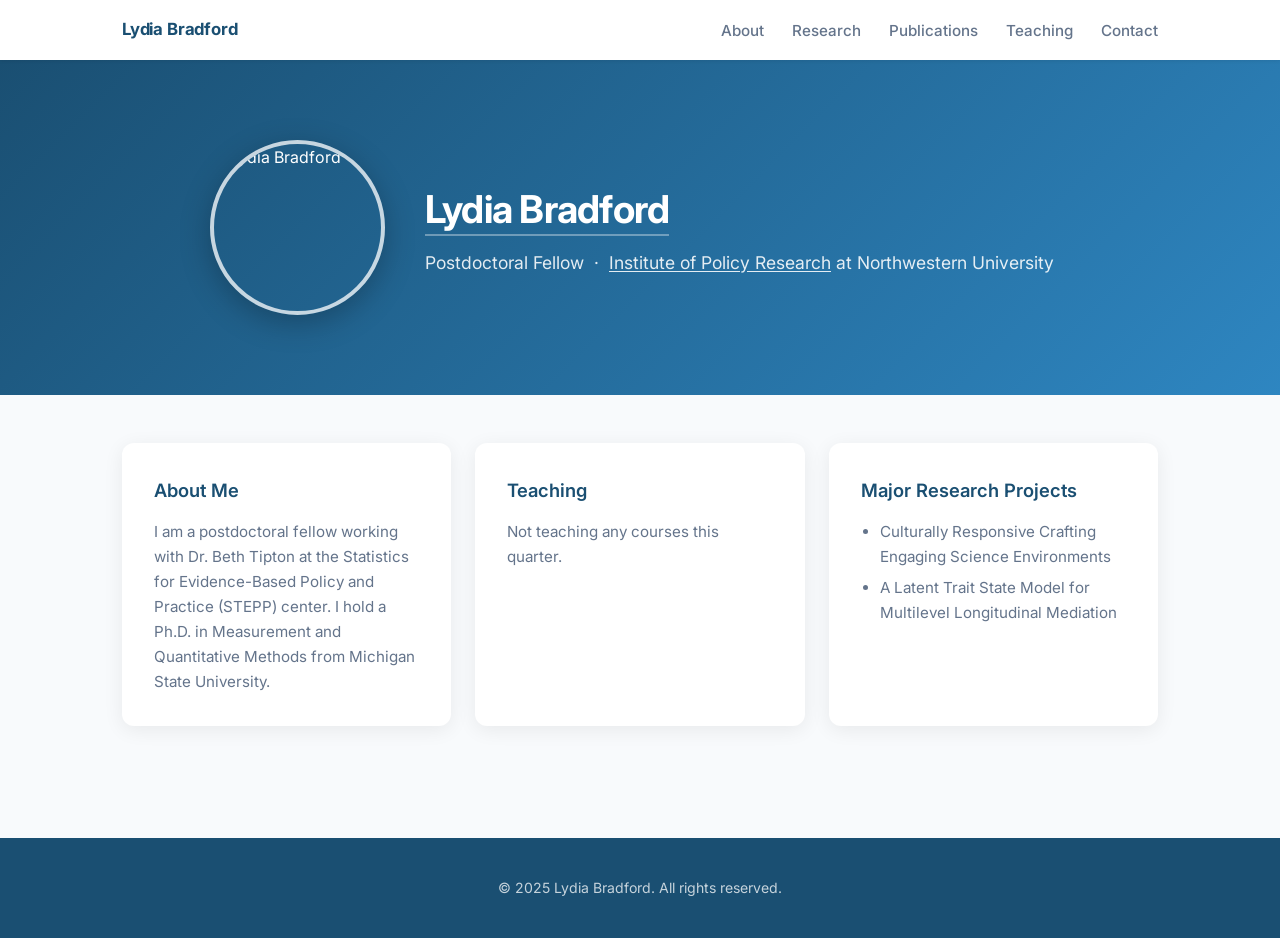
==== index.html @ a87c2de4 "Redesign website with modern styling and clean layout - Upgrade typography to Inter (Google Fonts) a" ====
<!DOCTYPE html>
<html lang="en">
<head>
    <meta charset="UTF-8">
    <meta name="viewport" content="width=device-width, initial-scale=1.0">
    <title>Lydia Bradford</title>
    <link rel="stylesheet" href="styles.css">
</head>
<body>
    <header>
        <nav>
            <a href="index.html" class="nav-brand">Lydia Bradford</a>
            <ul>
                <li><a href="about.html">About</a></li>
                <li><a href="research.html">Research</a></li>
                <li><a href="publications.html">Publications</a></li>
                <li><a href="teaching.html">Teaching</a></li>
                <li><a href="contact.html">Contact</a></li>
            </ul>
        </nav>
    </header>

    <section class="hero">
        <div class="hero-content">
            <img src="profile.jpg" alt="Lydia Bradford" class="profile-photo">
            <div class="hero-text">
                <h1><a href="CV.pdf">Lydia Bradford</a></h1>
                <p>Postdoctoral Fellow &nbsp;·&nbsp; <a href="https://www.ipr.northwestern.edu">Institute of Policy Research</a> at Northwestern University</p>
            </div>
        </div>
    </section>

    <section class="content-grid">
        <div class="content-panel">
            <h2><a href="about.html">About Me</a></h2>
            <p>I am a postdoctoral fellow working with Dr. Beth Tipton at the Statistics for Evidence-Based Policy and Practice (STEPP) center. I hold a Ph.D. in Measurement and Quantitative Methods from Michigan State University.</p>
        </div>
        <div class="content-panel">
            <h2><a href="teaching.html">Teaching</a></h2>
            <p>Not teaching any courses this quarter.</p>
        </div>
        <div class="content-panel">
            <h2><a href="research.html">Major Research Projects</a></h2>
            <ul>
                <li>Culturally Responsive Crafting Engaging Science Environments</li>
                <li>A Latent Trait State Model for Multilevel Longitudinal Mediation</li>
            </ul>
        </div>
    </section>

    <footer>
        <p>© 2025 Lydia Bradford. All rights reserved.</p>
    </footer>
</body>
</html>
---- styles.css ----
@import url('https://fonts.googleapis.com/css2?family=Inter:wght@300;400;500;600;700&display=swap');

:root {
    --primary: #1a4f72;
    --primary-light: #2980b9;
    --accent: #2471a3;
    --bg: #f8fafc;
    --bg-alt: #eef2f7;
    --white: #ffffff;
    --text: #1e293b;
    --text-muted: #64748b;
    --border: #e2e8f0;
    --shadow: 0 4px 20px rgba(0, 0, 0, 0.07);
    --shadow-hover: 0 8px 30px rgba(0, 0, 0, 0.12);
    --radius: 12px;
    --transition: 0.2s ease;
}

* {
    box-sizing: border-box;
}

body {
    font-family: 'Inter', sans-serif;
    margin: 0;
    padding: 0;
    background: var(--bg);
    color: var(--text);
    line-height: 1.65;
}

/* ── Navigation ── */
header {
    background: var(--white);
    box-shadow: 0 1px 4px rgba(0, 0, 0, 0.08);
    position: sticky;
    top: 0;
    z-index: 1000;
}

nav {
    max-width: 1100px;
    margin: 0 auto;
    display: flex;
    align-items: center;
    justify-content: space-between;
    padding: 1rem 2rem;
}

.nav-brand {
    font-weight: 700;
    font-size: 1.05rem;
    color: var(--primary);
    text-decoration: none;
    letter-spacing: -0.01em;
    white-space: nowrap;
}

nav ul {
    list-style: none;
    display: flex;
    gap: 1.75rem;
    padding: 0;
    margin: 0;
}

nav ul li a {
    text-decoration: none;
    color: var(--text-muted);
    font-weight: 500;
    font-size: 0.95rem;
    transition: color var(--transition);
}

nav ul li a:hover,
nav ul li a.active {
    color: var(--primary);
}

/* ── Hero ── */
.hero {
    background: linear-gradient(135deg, #1a4f72 0%, #2e86c1 100%);
    padding: 5rem 2rem;
    color: var(--white);
}

.hero-content {
    display: flex;
    align-items: center;
    gap: 2.5rem;
    max-width: 860px;
    margin: 0 auto;
}

.profile-photo {
    width: 175px;
    height: 175px;
    border-radius: 50%;
    border: 4px solid rgba(255, 255, 255, 0.75);
    box-shadow: 0 8px 30px rgba(0, 0, 0, 0.25);
    object-fit: cover;
    flex-shrink: 0;
}

.hero-text h1 {
    margin: 0 0 0.4rem;
    font-size: 2.4rem;
    font-weight: 700;
    letter-spacing: -0.02em;
}

.hero-text h1 a {
    color: var(--white);
    text-decoration: none;
    border-bottom: 2px solid rgba(255, 255, 255, 0.35);
    padding-bottom: 2px;
    transition: border-color var(--transition);
}

.hero-text h1 a:hover {
    border-color: var(--white);
}

.hero-text p {
    margin: 0;
    font-size: 1.1rem;
    opacity: 0.88;
}

.hero-text p a {
    color: var(--white);
    text-decoration: underline;
    text-underline-offset: 2px;
}

/* ── Home: 3-panel grid ── */
.content-grid {
    display: grid;
    grid-template-columns: repeat(auto-fit, minmax(280px, 1fr));
    gap: 1.5rem;
    padding: 3rem 2rem;
    max-width: 1100px;
    margin: 0 auto;
}

.content-panel {
    background: var(--white);
    border-radius: var(--radius);
    padding: 2rem;
    box-shadow: var(--shadow);
    transition: transform var(--transition), box-shadow var(--transition);
    text-align: left;
}

.content-panel:hover {
    transform: translateY(-3px);
    box-shadow: var(--shadow-hover);
}

.content-panel h2 {
    margin: 0 0 0.85rem;
    color: var(--primary);
    font-size: 1.15rem;
    font-weight: 600;
}

.content-panel h2 a {
    color: inherit;
    text-decoration: none;
}

.content-panel h2 a:hover {
    color: var(--primary-light);
}

.content-panel p {
    margin: 0;
    color: var(--text-muted);
    font-size: 0.95rem;
}

.content-panel ul {
    margin: 0;
    padding-left: 1.2rem;
}

.content-panel ul li {
    color: var(--text-muted);
    font-size: 0.95rem;
    margin-bottom: 0.4rem;
}

/* ── Inner pages: shared content wrapper ── */
.content {
    max-width: 860px;
    margin: 3rem auto;
    padding: 0 2rem;
}

.page-title {
    color: var(--primary);
    font-size: 2rem;
    font-weight: 700;
    margin: 0 0 2rem;
    padding-bottom: 0.75rem;
    border-bottom: 3px solid var(--bg-alt);
    letter-spacing: -0.02em;
}

/* ── Research cards ── */
.research-card {
    background: var(--white);
    border-radius: var(--radius);
    padding: 1.75rem 2rem;
    box-shadow: var(--shadow);
    margin-bottom: 1.5rem;
    border-left: 4px solid var(--accent);
    transition: box-shadow var(--transition);
}

.research-card:hover {
    box-shadow: var(--shadow-hover);
}

.research-card h2 {
    margin: 0 0 0.75rem;
    color: var(--primary);
    font-size: 1.2rem;
    font-weight: 600;
}

.research-card p {
    margin: 0;
    color: var(--text-muted);
    font-size: 0.97rem;
}

/* ── Teaching ── */
.section-heading {
    color: var(--primary);
    font-size: 1.3rem;
    font-weight: 600;
    margin: 2.5rem 0 1rem;
}

.section-heading:first-of-type {
    margin-top: 0;
}

.course-list {
    list-style: none;
    padding: 0;
    margin: 0;
}

.course-list li {
    background: var(--white);
    border-radius: 8px;
    padding: 0.9rem 1.25rem;
    margin-bottom: 0.6rem;
    box-shadow: 0 2px 8px rgba(0, 0, 0, 0.05);
    border-left: 3px solid var(--accent);
    color: var(--text);
    font-size: 0.97rem;
}

.empty-state {
    color: var(--text-muted);
    font-style: italic;
    font-size: 0.95rem;
    padding: 0.5rem 0;
}

/* ── Publications ── */
.publication-item {
    background: var(--white);
    border-radius: 8px;
    padding: 1.25rem 1.5rem;
    margin-bottom: 1rem;
    box-shadow: 0 2px 8px rgba(0, 0, 0, 0.05);
    border-left: 3px solid var(--accent);
}

/* ── Contact ── */
.contact-list {
    list-style: none;
    padding: 0;
    margin: 0;
}

.contact-list li {
    display: flex;
    align-items: center;
    gap: 1rem;
    background: var(--white);
    border-radius: var(--radius);
    padding: 1.25rem 1.5rem;
    margin-bottom: 1rem;
    box-shadow: var(--shadow);
    font-size: 1rem;
}

.contact-label {
    font-weight: 600;
    color: var(--primary);
    min-width: 75px;
}

.contact-list a {
    color: var(--accent);
    text-decoration: none;
    font-weight: 500;
    transition: color var(--transition);
}

.contact-list a:hover {
    color: var(--primary);
    text-decoration: underline;
}

/* ── About page ── */
.about-section {
    max-width: 1000px;
    margin: 3rem auto;
    padding: 0 2rem;
}

.about-grid {
    display: grid;
    grid-template-columns: 220px 1fr;
    gap: 3rem;
    align-items: start;
}

.profile-card {
    text-align: center;
}

.profile-card .profile-photo {
    width: 160px;
    height: 160px;
    border: 4px solid var(--accent);
    box-shadow: var(--shadow);
}

.profile-card h2 {
    margin: 1rem 0 0.25rem;
    color: var(--primary);
    font-size: 1.3rem;
}

.profile-card p {
    margin: 0;
    color: var(--text-muted);
    font-size: 0.97rem;
}

.info-columns {
    display: grid;
    grid-template-columns: 1fr 1fr;
    gap: 2rem;
}

.info-block h3 {
    color: var(--primary);
    font-size: 1.05rem;
    font-weight: 600;
    margin: 0 0 0.75rem;
    padding-bottom: 0.4rem;
    border-bottom: 2px solid var(--bg-alt);
}

.info-list {
    list-style: none;
    padding: 0;
    margin: 0;
}

.info-list li {
    background: var(--white);
    padding: 0.65rem 1rem;
    margin-bottom: 0.5rem;
    border-radius: 6px;
    border-left: 3px solid var(--accent);
    box-shadow: 0 1px 4px rgba(0, 0, 0, 0.05);
    font-size: 0.93rem;
    color: var(--text);
}

/* ── Hobbies section ── */
.hobbies-section {
    background: var(--bg-alt);
    padding: 3rem 2rem;
    margin-top: 3rem;
}

.hobbies-section h2 {
    text-align: center;
    color: var(--primary);
    font-size: 1.4rem;
    margin: 0 0 2rem;
}

.hobbies-grid {
    display: grid;
    grid-template-columns: repeat(auto-fit, minmax(140px, 1fr));
    gap: 1.5rem;
    max-width: 600px;
    margin: 0 auto;
    justify-items: center;
}

.hobby {
    text-align: center;
}

.hobby img {
    width: 110px;
    height: 110px;
    border-radius: 50%;
    border: 3px solid var(--accent);
    box-shadow: var(--shadow);
    object-fit: cover;
    transition: transform var(--transition), box-shadow var(--transition);
}

.hobby img:hover {
    transform: scale(1.05);
    box-shadow: var(--shadow-hover);
}

.hobby p {
    margin: 0.6rem 0 0;
    font-size: 0.95rem;
    font-weight: 500;
    color: var(--text);
}

/* ── Footer ── */
footer {
    background: var(--primary);
    color: rgba(255, 255, 255, 0.75);
    text-align: center;
    padding: 1.5rem 0;
    margin-top: 4rem;
    font-size: 0.88rem;
}

/* ── Responsive ── */
@media (max-width: 768px) {
    nav {
        flex-direction: column;
        gap: 0.75rem;
        padding: 1rem;
    }

    nav ul {
        flex-wrap: wrap;
        justify-content: center;
        gap: 1rem;
    }

    .hero {
        padding: 3rem 1.5rem;
    }

    .hero-content {
        flex-direction: column;
        text-align: center;
        gap: 1.5rem;
    }

    .hero-text h1 {
        font-size: 1.9rem;
    }

    .about-grid {
        grid-template-columns: 1fr;
    }

    .info-columns {
        grid-template-columns: 1fr;
    }

    .content-grid {
        padding: 2rem 1rem;
    }

    .content {
        padding: 0 1rem;
        margin: 2rem auto;
    }
}
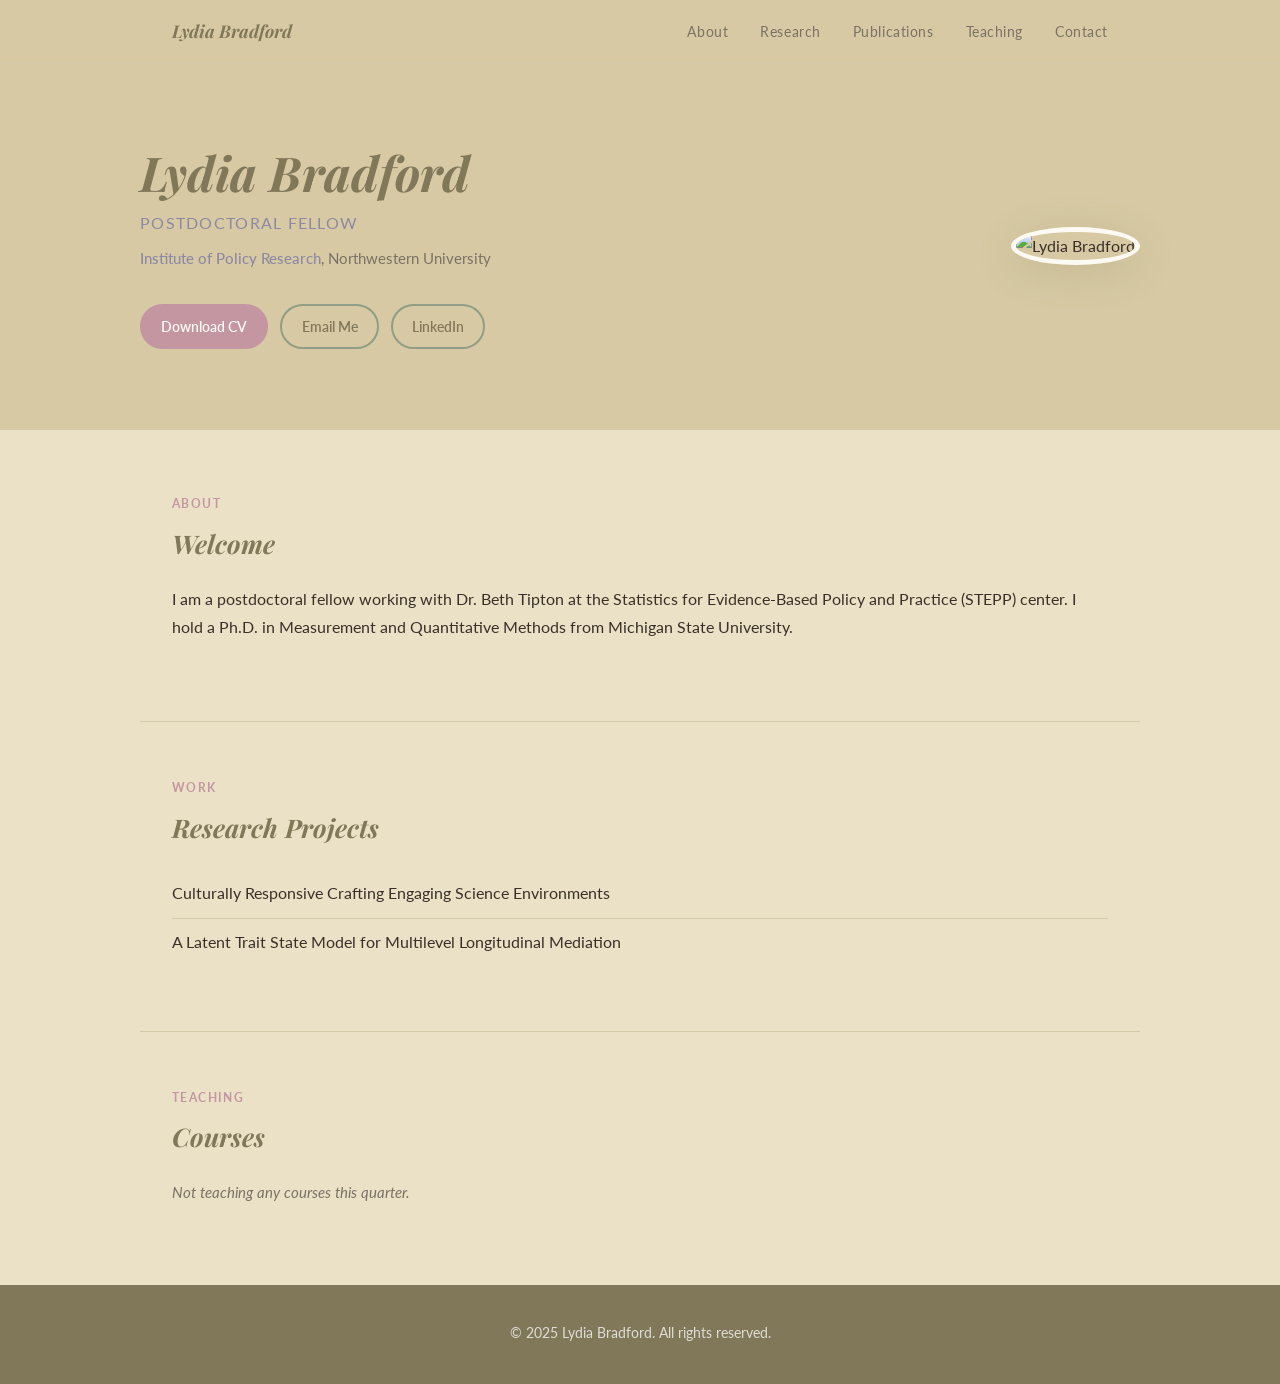
==== commit e2f796f7: "Update palette and style to vintage romantic aesthetic - Apply Dusty Rose, Muted Sage, Lavender Purp" ====
--- a/index.html
+++ b/index.html
@@ -21,32 +21,45 @@
     </header>
 
     <section class="hero">
-        <div class="hero-content">
-            <img src="profile.jpg" alt="Lydia Bradford" class="profile-photo">
+        <div class="hero-inner">
             <div class="hero-text">
-                <h1><a href="CV.pdf">Lydia Bradford</a></h1>
-                <p>Postdoctoral Fellow &nbsp;·&nbsp; <a href="https://www.ipr.northwestern.edu">Institute of Policy Research</a> at Northwestern University</p>
+                <h1>Lydia Bradford</h1>
+                <p class="tagline">Postdoctoral Fellow</p>
+                <p class="affiliation">
+                    <a href="https://www.ipr.northwestern.edu">Institute of Policy Research</a>, Northwestern University
+                </p>
+                <div class="hero-links">
+                    <a href="CV.pdf" class="btn-primary">Download CV</a>
+                    <a href="mailto:lydia.bradford@northwestern.edu" class="btn-outline">Email Me</a>
+                    <a href="https://www.linkedin.com/in/lydia-j-bradford/" class="btn-outline">LinkedIn</a>
+                </div>
+            </div>
+            <div class="hero-photo">
+                <img src="profile.jpg" alt="Lydia Bradford">
             </div>
         </div>
     </section>
 
-    <section class="content-grid">
-        <div class="content-panel">
-            <h2><a href="about.html">About Me</a></h2>
-            <p>I am a postdoctoral fellow working with Dr. Beth Tipton at the Statistics for Evidence-Based Policy and Practice (STEPP) center. I hold a Ph.D. in Measurement and Quantitative Methods from Michigan State University.</p>
-        </div>
-        <div class="content-panel">
-            <h2><a href="teaching.html">Teaching</a></h2>
-            <p>Not teaching any courses this quarter.</p>
-        </div>
-        <div class="content-panel">
-            <h2><a href="research.html">Major Research Projects</a></h2>
-            <ul>
-                <li>Culturally Responsive Crafting Engaging Science Environments</li>
-                <li>A Latent Trait State Model for Multilevel Longitudinal Mediation</li>
-            </ul>
-        </div>
-    </section>
+    <div class="section">
+        <p class="section-label">About</p>
+        <h2 class="section-title">Welcome</h2>
+        <p>I am a postdoctoral fellow working with Dr. Beth Tipton at the Statistics for Evidence-Based Policy and Practice (STEPP) center. I hold a Ph.D. in Measurement and Quantitative Methods from Michigan State University.</p>
+    </div>
+
+    <div class="section">
+        <p class="section-label">Work</p>
+        <h2 class="section-title">Research Projects</h2>
+        <ul class="research-list">
+            <li>Culturally Responsive Crafting Engaging Science Environments</li>
+            <li>A Latent Trait State Model for Multilevel Longitudinal Mediation</li>
+        </ul>
+    </div>
+
+    <div class="section">
+        <p class="section-label">Teaching</p>
+        <h2 class="section-title">Courses</h2>
+        <p class="empty-state">Not teaching any courses this quarter.</p>
+    </div>
 
     <footer>
         <p>© 2025 Lydia Bradford. All rights reserved.</p>
--- a/styles.css
+++ b/styles.css
@@ -1,19 +1,18 @@
-@import url('https://fonts.googleapis.com/css2?family=Inter:wght@300;400;500;600;700&display=swap');
+@import url('https://fonts.googleapis.com/css2?family=Playfair+Display:ital,wght@0,400;0,600;0,700;1,400&family=Lato:wght@300;400;700&display=swap');
 
 :root {
-    --primary: #1a4f72;
-    --primary-light: #2980b9;
-    --accent: #2471a3;
-    --bg: #f8fafc;
-    --bg-alt: #eef2f7;
-    --white: #ffffff;
-    --text: #1e293b;
-    --text-muted: #64748b;
-    --border: #e2e8f0;
-    --shadow: 0 4px 20px rgba(0, 0, 0, 0.07);
-    --shadow-hover: 0 8px 30px rgba(0, 0, 0, 0.12);
-    --radius: 12px;
-    --transition: 0.2s ease;
+    --primary: #8E88A3;       /* Lavender Purple */
+    --primary-dark: #81785A;  /* Antique Bronze */
+    --primary-light: #C496A1; /* Dusty Rose */
+    --accent-bg: #EBE1C6;     /* Vintage Cream */
+    --accent-mid: #919D85;    /* Muted Sage */
+    --white: #fdfaf4;
+    --bg: #EBE1C6;
+    --text: #3a3028;
+    --text-muted: #7a7265;
+    --border: #d4c9a8;
+    --max-width: 1000px;
+    --transition: 0.18s ease;
 }
 
 * {
@@ -21,25 +20,31 @@
 }
 
 body {
-    font-family: 'Inter', sans-serif;
+    font-family: 'Lato', sans-serif;
     margin: 0;
     padding: 0;
     background: var(--bg);
     color: var(--text);
-    line-height: 1.65;
+    line-height: 1.75;
+    font-size: 1rem;
+}
+
+/* ── Headings use serif ── */
+h1, h2, h3, .nav-brand, .page-title, .section-title, .hero-text h1 {
+    font-family: 'Playfair Display', Georgia, serif;
 }
 
 /* ── Navigation ── */
 header {
-    background: var(--white);
-    box-shadow: 0 1px 4px rgba(0, 0, 0, 0.08);
+    background: #d6c9a3;
+    border-bottom: 1px solid var(--border);
     position: sticky;
     top: 0;
     z-index: 1000;
 }
 
 nav {
-    max-width: 1100px;
+    max-width: var(--max-width);
     margin: 0 auto;
     display: flex;
     align-items: center;
@@ -48,18 +53,18 @@
 }
 
 .nav-brand {
-    font-weight: 700;
-    font-size: 1.05rem;
-    color: var(--primary);
+    font-family: 'Playfair Display', Georgia, serif;
+    font-weight: 700;
+    font-size: 1.1rem;
+    color: var(--primary-dark);
     text-decoration: none;
-    letter-spacing: -0.01em;
-    white-space: nowrap;
+    font-style: italic;
 }
 
 nav ul {
     list-style: none;
     display: flex;
-    gap: 1.75rem;
+    gap: 2rem;
     padding: 0;
     margin: 0;
 }
@@ -67,186 +72,223 @@
 nav ul li a {
     text-decoration: none;
     color: var(--text-muted);
-    font-weight: 500;
-    font-size: 0.95rem;
+    font-size: 0.88rem;
+    font-weight: 400;
+    letter-spacing: 0.04em;
     transition: color var(--transition);
 }
 
-nav ul li a:hover,
-nav ul li a.active {
-    color: var(--primary);
+nav ul li a:hover {
+    color: var(--primary-dark);
 }
 
 /* ── Hero ── */
 .hero {
-    background: linear-gradient(135deg, #1a4f72 0%, #2e86c1 100%);
+    background: #d6c9a3;
+    border-bottom: 1px solid var(--border);
     padding: 5rem 2rem;
-    color: var(--white);
-}
-
-.hero-content {
+}
+
+.hero-inner {
+    max-width: var(--max-width);
+    margin: 0 auto;
     display: flex;
     align-items: center;
-    gap: 2.5rem;
-    max-width: 860px;
+    justify-content: space-between;
+    gap: 3rem;
+}
+
+.hero-text {
+    flex: 1;
+}
+
+.hero-text h1 {
+    font-size: 3rem;
+    font-weight: 700;
+    font-style: italic;
+    color: var(--primary-dark);
+    margin: 0 0 0.5rem;
+    letter-spacing: 0;
+    line-height: 1.2;
+}
+
+.hero-text .tagline {
+    font-size: 1rem;
+    color: var(--primary);
+    font-weight: 400;
+    letter-spacing: 0.08em;
+    text-transform: uppercase;
+    margin: 0 0 0.5rem;
+}
+
+.hero-text .affiliation {
+    font-size: 0.95rem;
+    color: var(--text-muted);
+    margin: 0 0 2rem;
+}
+
+.hero-text .affiliation a {
+    color: var(--primary);
+    text-decoration: none;
+    font-weight: 500;
+}
+
+.hero-text .affiliation a:hover {
+    text-decoration: underline;
+}
+
+.hero-links {
+    display: flex;
+    gap: 0.75rem;
+    flex-wrap: wrap;
+}
+
+.hero-links a {
+    text-decoration: none;
+    font-size: 0.9rem;
+    font-weight: 600;
+    padding: 0.5rem 1.2rem;
+    border-radius: 25px;
+    transition: background var(--transition), color var(--transition), border-color var(--transition);
+}
+
+.hero-links a.btn-primary {
+    background: #C496A1;
+    color: var(--white);
+    border: 2px solid #C496A1;
+}
+
+.hero-links a.btn-primary:hover {
+    background: #b08090;
+    border-color: #b08090;
+}
+
+.hero-links a.btn-outline {
+    background: transparent;
+    color: #81785A;
+    border: 2px solid #919D85;
+}
+
+.hero-links a.btn-outline:hover {
+    background: #919D85;
+    color: var(--white);
+    border-color: #919D85;
+}
+
+.hero-photo {
+    flex-shrink: 0;
+}
+
+.hero-photo img {
+    width: 220px;
+    height: 220px;
+    border-radius: 50%;
+    object-fit: cover;
+    border: 5px solid var(--white);
+    box-shadow: 0 8px 40px rgba(129, 120, 90, 0.2);
+}
+
+/* ── Page sections ── */
+.section {
+    max-width: var(--max-width);
     margin: 0 auto;
-}
-
-.profile-photo {
-    width: 175px;
-    height: 175px;
-    border-radius: 50%;
-    border: 4px solid rgba(255, 255, 255, 0.75);
-    box-shadow: 0 8px 30px rgba(0, 0, 0, 0.25);
-    object-fit: cover;
-    flex-shrink: 0;
-}
-
-.hero-text h1 {
+    padding: 4rem 2rem;
+}
+
+.section + .section {
+    border-top: 1px solid var(--border);
+    padding-top: 3.5rem;
+}
+
+.section-label {
+    font-family: 'Lato', sans-serif;
+    font-size: 0.72rem;
+    font-weight: 700;
+    text-transform: uppercase;
+    letter-spacing: 0.12em;
+    color: var(--primary-light);
     margin: 0 0 0.4rem;
-    font-size: 2.4rem;
-    font-weight: 700;
-    letter-spacing: -0.02em;
-}
-
-.hero-text h1 a {
-    color: var(--white);
-    text-decoration: none;
-    border-bottom: 2px solid rgba(255, 255, 255, 0.35);
-    padding-bottom: 2px;
-    transition: border-color var(--transition);
-}
-
-.hero-text h1 a:hover {
-    border-color: var(--white);
-}
-
-.hero-text p {
-    margin: 0;
+}
+
+.section-title {
+    font-family: 'Playfair Display', Georgia, serif;
+    font-size: 1.6rem;
+    font-weight: 700;
+    font-style: italic;
+    color: var(--primary-dark);
+    margin: 0 0 1.25rem;
+    letter-spacing: 0;
+}
+
+/* ── Inner page wrapper ── */
+.page-hero {
+    background: #d6c9a3;
+    border-bottom: 1px solid var(--border);
+    padding: 3.5rem 2rem 3rem;
+}
+
+.page-hero-inner {
+    max-width: var(--max-width);
+    margin: 0 auto;
+}
+
+.page-title {
+    font-family: 'Playfair Display', Georgia, serif;
+    font-size: 2.2rem;
+    font-weight: 700;
+    font-style: italic;
+    color: var(--primary-dark);
+    margin: 0;
+    letter-spacing: 0;
+}
+
+.page {
+    max-width: var(--max-width);
+    margin: 0 auto;
+    padding: 3rem 2rem 5rem;
+    background: var(--bg);
+}
+
+/* ── Research cards ── */
+.research-card {
+    padding: 1.75rem 0;
+    border-bottom: 1px solid var(--border);
+}
+
+.research-card:last-child {
+    border-bottom: none;
+}
+
+.research-card h2 {
+    font-family: 'Playfair Display', Georgia, serif;
+    margin: 0 0 0.5rem;
+    color: var(--primary-dark);
     font-size: 1.1rem;
-    opacity: 0.88;
-}
-
-.hero-text p a {
-    color: var(--white);
-    text-decoration: underline;
-    text-underline-offset: 2px;
-}
-
-/* ── Home: 3-panel grid ── */
-.content-grid {
-    display: grid;
-    grid-template-columns: repeat(auto-fit, minmax(280px, 1fr));
-    gap: 1.5rem;
-    padding: 3rem 2rem;
-    max-width: 1100px;
-    margin: 0 auto;
-}
-
-.content-panel {
-    background: var(--white);
-    border-radius: var(--radius);
-    padding: 2rem;
-    box-shadow: var(--shadow);
-    transition: transform var(--transition), box-shadow var(--transition);
-    text-align: left;
-}
-
-.content-panel:hover {
-    transform: translateY(-3px);
-    box-shadow: var(--shadow-hover);
-}
-
-.content-panel h2 {
-    margin: 0 0 0.85rem;
-    color: var(--primary);
-    font-size: 1.15rem;
     font-weight: 600;
-}
-
-.content-panel h2 a {
-    color: inherit;
-    text-decoration: none;
-}
-
-.content-panel h2 a:hover {
-    color: var(--primary-light);
-}
-
-.content-panel p {
+    font-style: italic;
+}
+
+.research-card p {
     margin: 0;
     color: var(--text-muted);
     font-size: 0.95rem;
 }
 
-.content-panel ul {
-    margin: 0;
-    padding-left: 1.2rem;
-}
-
-.content-panel ul li {
-    color: var(--text-muted);
-    font-size: 0.95rem;
-    margin-bottom: 0.4rem;
-}
-
-/* ── Inner pages: shared content wrapper ── */
-.content {
-    max-width: 860px;
-    margin: 3rem auto;
-    padding: 0 2rem;
-}
-
-.page-title {
-    color: var(--primary);
-    font-size: 2rem;
-    font-weight: 700;
-    margin: 0 0 2rem;
-    padding-bottom: 0.75rem;
-    border-bottom: 3px solid var(--bg-alt);
-    letter-spacing: -0.02em;
-}
-
-/* ── Research cards ── */
-.research-card {
-    background: var(--white);
-    border-radius: var(--radius);
-    padding: 1.75rem 2rem;
-    box-shadow: var(--shadow);
-    margin-bottom: 1.5rem;
-    border-left: 4px solid var(--accent);
-    transition: box-shadow var(--transition);
-}
-
-.research-card:hover {
-    box-shadow: var(--shadow-hover);
-}
-
-.research-card h2 {
-    margin: 0 0 0.75rem;
-    color: var(--primary);
-    font-size: 1.2rem;
-    font-weight: 600;
-}
-
-.research-card p {
-    margin: 0;
-    color: var(--text-muted);
-    font-size: 0.97rem;
-}
-
-/* ── Teaching ── */
+/* ── Section headings (inner pages) ── */
 .section-heading {
-    color: var(--primary);
-    font-size: 1.3rem;
-    font-weight: 600;
-    margin: 2.5rem 0 1rem;
+    font-size: 0.75rem;
+    font-weight: 700;
+    text-transform: uppercase;
+    letter-spacing: 0.1em;
+    color: var(--primary-light);
+    margin: 2.5rem 0 0.75rem;
 }
 
 .section-heading:first-of-type {
     margin-top: 0;
 }
 
+/* ── Course list ── */
 .course-list {
     list-style: none;
     padding: 0;
@@ -254,31 +296,20 @@
 }
 
 .course-list li {
-    background: var(--white);
-    border-radius: 8px;
-    padding: 0.9rem 1.25rem;
-    margin-bottom: 0.6rem;
-    box-shadow: 0 2px 8px rgba(0, 0, 0, 0.05);
-    border-left: 3px solid var(--accent);
+    padding: 0.75rem 0;
+    border-bottom: 1px solid var(--border);
+    font-size: 0.97rem;
     color: var(--text);
-    font-size: 0.97rem;
+}
+
+.course-list li:last-child {
+    border-bottom: none;
 }
 
 .empty-state {
     color: var(--text-muted);
     font-style: italic;
     font-size: 0.95rem;
-    padding: 0.5rem 0;
-}
-
-/* ── Publications ── */
-.publication-item {
-    background: var(--white);
-    border-radius: 8px;
-    padding: 1.25rem 1.5rem;
-    margin-bottom: 1rem;
-    box-shadow: 0 2px 8px rgba(0, 0, 0, 0.05);
-    border-left: 3px solid var(--accent);
 }
 
 /* ── Contact ── */
@@ -292,67 +323,67 @@
     display: flex;
     align-items: center;
     gap: 1rem;
-    background: var(--white);
-    border-radius: var(--radius);
-    padding: 1.25rem 1.5rem;
-    margin-bottom: 1rem;
-    box-shadow: var(--shadow);
-    font-size: 1rem;
+    padding: 1rem 0;
+    border-bottom: 1px solid var(--border);
+    font-size: 0.97rem;
+}
+
+.contact-list li:last-child {
+    border-bottom: none;
 }
 
 .contact-label {
-    font-weight: 600;
+    font-weight: 700;
     color: var(--primary);
-    min-width: 75px;
+    min-width: 85px;
+    font-size: 0.8rem;
+    text-transform: uppercase;
+    letter-spacing: 0.07em;
 }
 
 .contact-list a {
-    color: var(--accent);
+    color: var(--primary);
     text-decoration: none;
     font-weight: 500;
-    transition: color var(--transition);
 }
 
 .contact-list a:hover {
-    color: var(--primary);
     text-decoration: underline;
 }
 
 /* ── About page ── */
-.about-section {
-    max-width: 1000px;
-    margin: 3rem auto;
-    padding: 0 2rem;
-}
-
 .about-grid {
     display: grid;
-    grid-template-columns: 220px 1fr;
+    grid-template-columns: 190px 1fr;
     gap: 3rem;
     align-items: start;
+    margin-bottom: 3rem;
 }
 
 .profile-card {
     text-align: center;
 }
 
-.profile-card .profile-photo {
-    width: 160px;
-    height: 160px;
-    border: 4px solid var(--accent);
-    box-shadow: var(--shadow);
+.profile-card img {
+    width: 155px;
+    height: 155px;
+    border-radius: 50%;
+    object-fit: cover;
+    border: 4px solid var(--accent-mid);
+    box-shadow: 0 4px 20px rgba(129, 120, 90, 0.15);
 }
 
 .profile-card h2 {
-    margin: 1rem 0 0.25rem;
-    color: var(--primary);
-    font-size: 1.3rem;
+    margin: 0.85rem 0 0.2rem;
+    color: var(--primary-dark);
+    font-size: 1.05rem;
+    font-weight: 700;
 }
 
 .profile-card p {
     margin: 0;
     color: var(--text-muted);
-    font-size: 0.97rem;
+    font-size: 0.88rem;
 }
 
 .info-columns {
@@ -362,12 +393,12 @@
 }
 
 .info-block h3 {
-    color: var(--primary);
-    font-size: 1.05rem;
-    font-weight: 600;
-    margin: 0 0 0.75rem;
-    padding-bottom: 0.4rem;
-    border-bottom: 2px solid var(--bg-alt);
+    font-size: 0.75rem;
+    font-weight: 700;
+    text-transform: uppercase;
+    letter-spacing: 0.1em;
+    color: var(--primary-light);
+    margin: 0 0 0.85rem;
 }
 
 .info-list {
@@ -377,36 +408,47 @@
 }
 
 .info-list li {
-    background: var(--white);
-    padding: 0.65rem 1rem;
-    margin-bottom: 0.5rem;
-    border-radius: 6px;
-    border-left: 3px solid var(--accent);
-    box-shadow: 0 1px 4px rgba(0, 0, 0, 0.05);
-    font-size: 0.93rem;
+    padding: 0.65rem 0;
+    border-bottom: 1px solid var(--border);
+    font-size: 0.92rem;
     color: var(--text);
-}
-
-/* ── Hobbies section ── */
+    line-height: 1.5;
+}
+
+.info-list li:last-child {
+    border-bottom: none;
+}
+
+/* ── Hobbies ── */
 .hobbies-section {
-    background: var(--bg-alt);
+    background: #d6c9a3;
     padding: 3rem 2rem;
-    margin-top: 3rem;
+    border-top: 1px solid var(--border);
+}
+
+.hobbies-inner {
+    max-width: var(--max-width);
+    margin: 0 auto;
+}
+
+.hobbies-section .section-label {
+    margin-bottom: 0.4rem;
 }
 
 .hobbies-section h2 {
-    text-align: center;
-    color: var(--primary);
+    font-family: 'Playfair Display', Georgia, serif;
     font-size: 1.4rem;
+    font-weight: 700;
+    font-style: italic;
+    color: var(--primary-dark);
     margin: 0 0 2rem;
 }
 
 .hobbies-grid {
     display: grid;
-    grid-template-columns: repeat(auto-fit, minmax(140px, 1fr));
+    grid-template-columns: repeat(auto-fit, minmax(130px, 1fr));
     gap: 1.5rem;
-    max-width: 600px;
-    margin: 0 auto;
+    max-width: 520px;
     justify-items: center;
 }
 
@@ -415,63 +457,89 @@
 }
 
 .hobby img {
-    width: 110px;
-    height: 110px;
+    width: 100px;
+    height: 100px;
     border-radius: 50%;
-    border: 3px solid var(--accent);
-    box-shadow: var(--shadow);
     object-fit: cover;
-    transition: transform var(--transition), box-shadow var(--transition);
+    border: 3px solid var(--accent-mid);
+    transition: border-color var(--transition), box-shadow var(--transition);
 }
 
 .hobby img:hover {
-    transform: scale(1.05);
-    box-shadow: var(--shadow-hover);
+    border-color: var(--primary-light);
+    box-shadow: 0 4px 16px rgba(145, 157, 133, 0.3);
 }
 
 .hobby p {
-    margin: 0.6rem 0 0;
-    font-size: 0.95rem;
-    font-weight: 500;
+    margin: 0.5rem 0 0;
+    font-size: 0.88rem;
+    font-weight: 600;
+    color: var(--text-muted);
+}
+
+/* ── Home research list ── */
+.research-list {
+    list-style: none;
+    padding: 0;
+    margin: 0;
+}
+
+.research-list li {
+    padding: 0.65rem 0;
+    border-bottom: 1px solid var(--border);
+    font-size: 0.97rem;
     color: var(--text);
+}
+
+.research-list li:last-child {
+    border-bottom: none;
 }
 
 /* ── Footer ── */
 footer {
-    background: var(--primary);
+    background: #81785A;
     color: rgba(255, 255, 255, 0.75);
     text-align: center;
     padding: 1.5rem 0;
-    margin-top: 4rem;
-    font-size: 0.88rem;
+    font-size: 0.85rem;
 }
 
 /* ── Responsive ── */
-@media (max-width: 768px) {
+@media (max-width: 720px) {
     nav {
         flex-direction: column;
-        gap: 0.75rem;
-        padding: 1rem;
+        gap: 0.6rem;
+        padding: 0.85rem 1rem;
     }
 
     nav ul {
         flex-wrap: wrap;
         justify-content: center;
-        gap: 1rem;
+        gap: 0.6rem 1.2rem;
     }
 
     .hero {
-        padding: 3rem 1.5rem;
-    }
-
-    .hero-content {
-        flex-direction: column;
+        padding: 3rem 1.25rem;
+    }
+
+    .hero-inner {
+        flex-direction: column-reverse;
+        align-items: center;
         text-align: center;
-        gap: 1.5rem;
+        gap: 2rem;
     }
 
     .hero-text h1 {
-        font-size: 1.9rem;
+        font-size: 2.2rem;
+    }
+
+    .hero-links {
+        justify-content: center;
+    }
+
+    .hero-photo img {
+        width: 160px;
+        height: 160px;
     }
 
     .about-grid {
@@ -482,12 +550,14 @@
         grid-template-columns: 1fr;
     }
 
-    .content-grid {
-        padding: 2rem 1rem;
-    }
-
-    .content {
-        padding: 0 1rem;
-        margin: 2rem auto;
-    }
-}
+    .section,
+    .page {
+        padding-left: 1.25rem;
+        padding-right: 1.25rem;
+    }
+
+    .page-hero {
+        padding-left: 1.25rem;
+        padding-right: 1.25rem;
+    }
+}
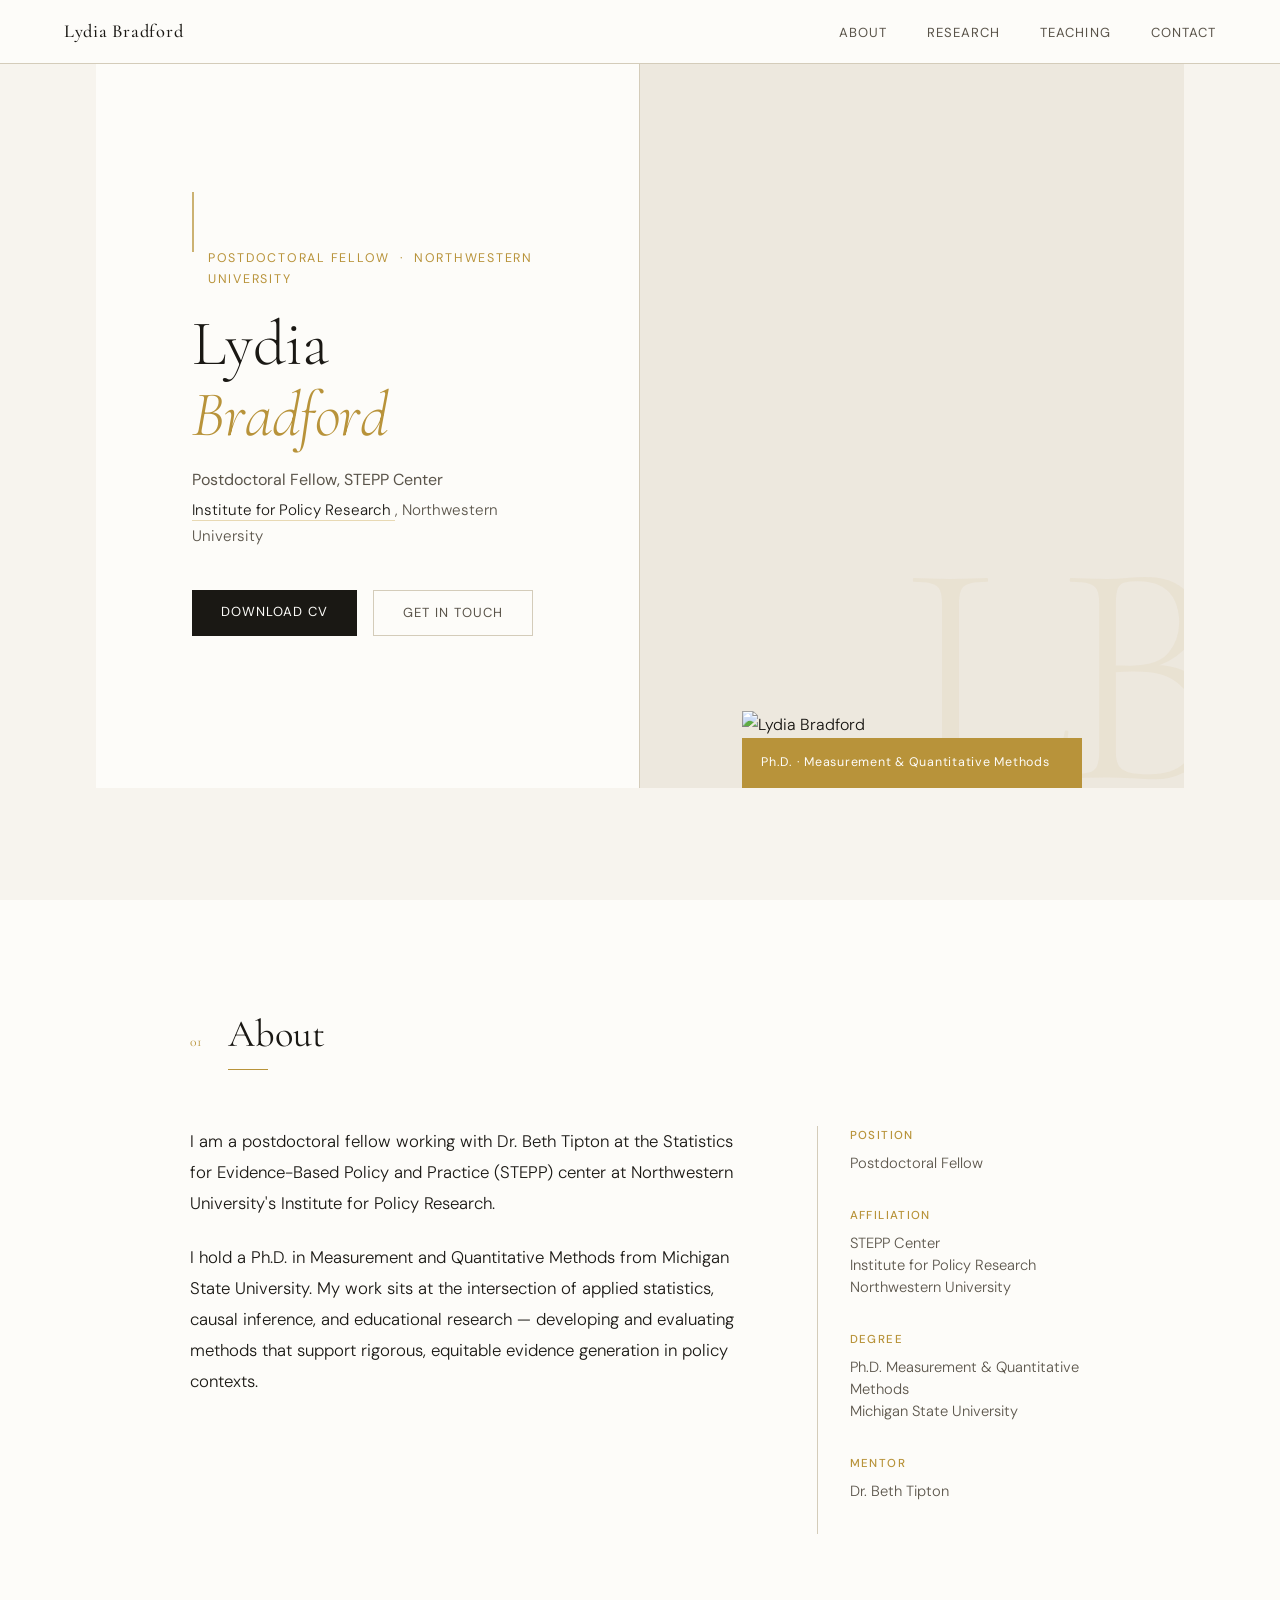
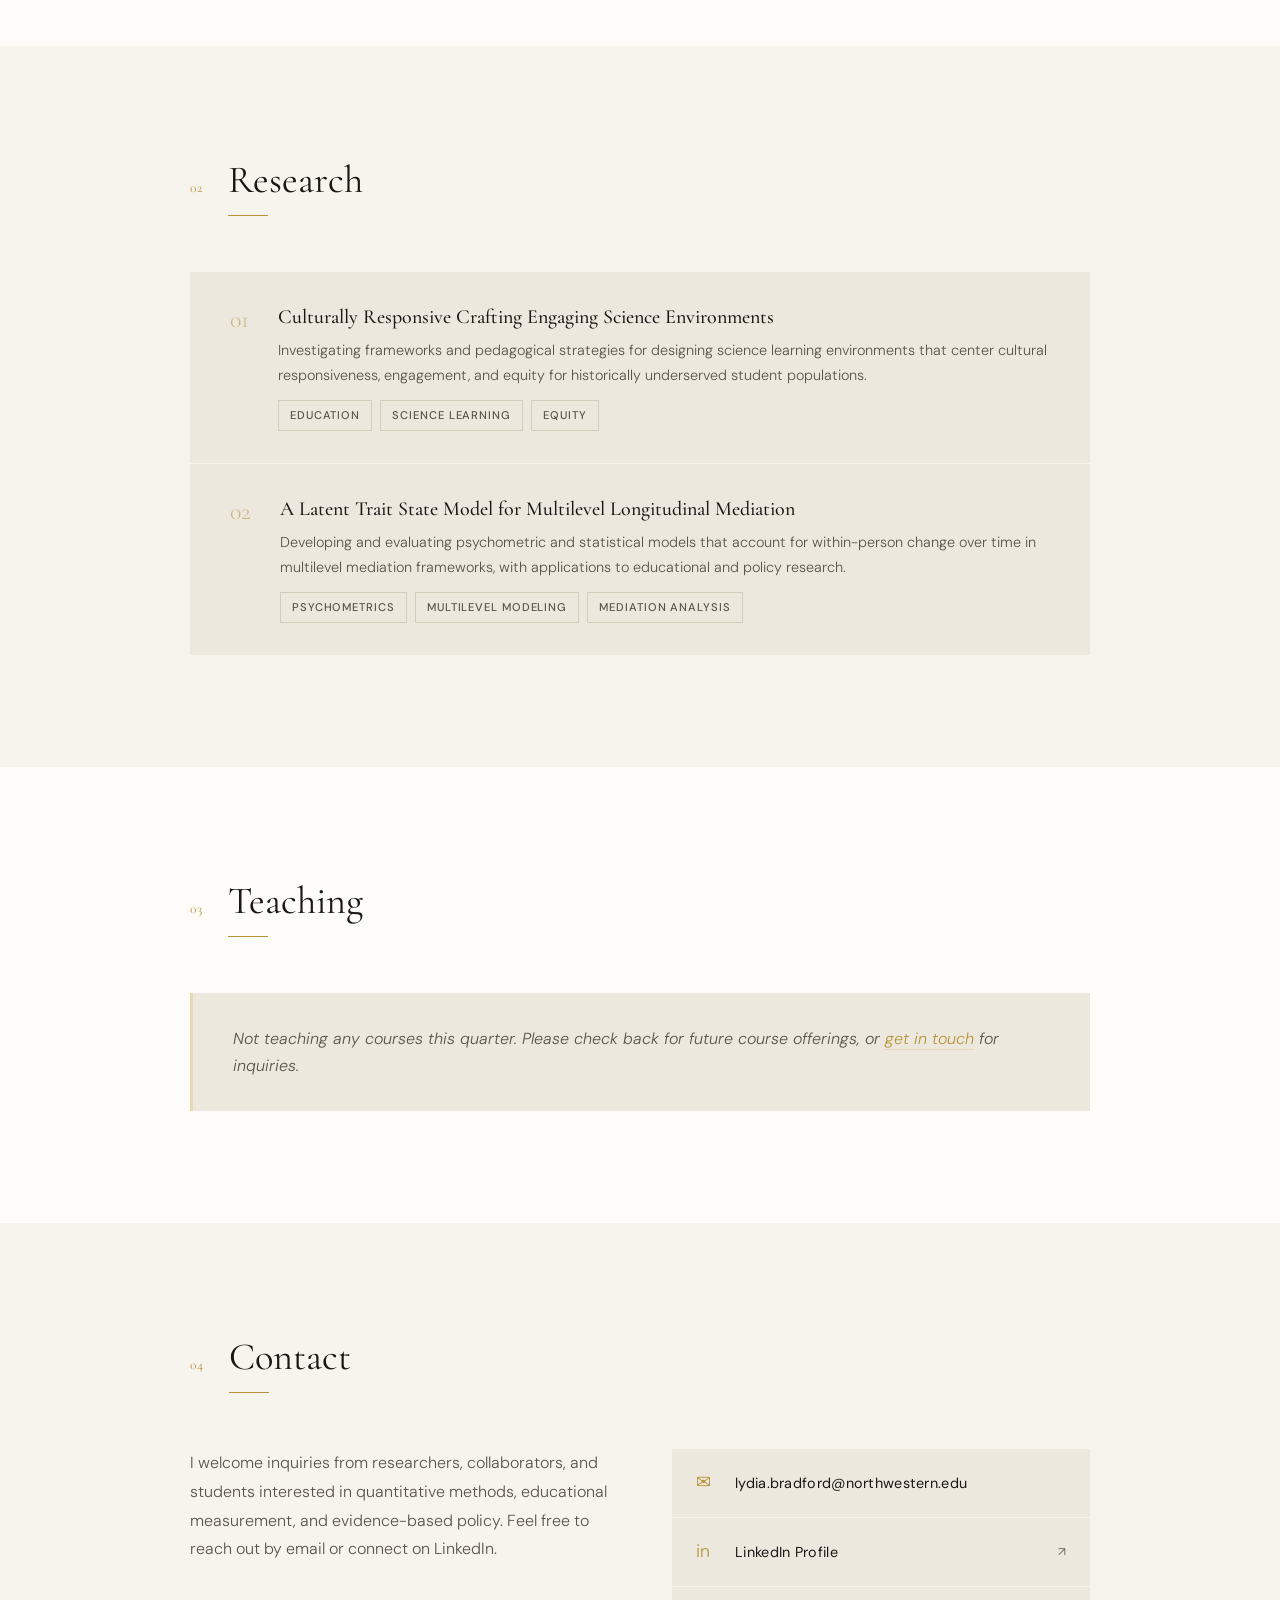
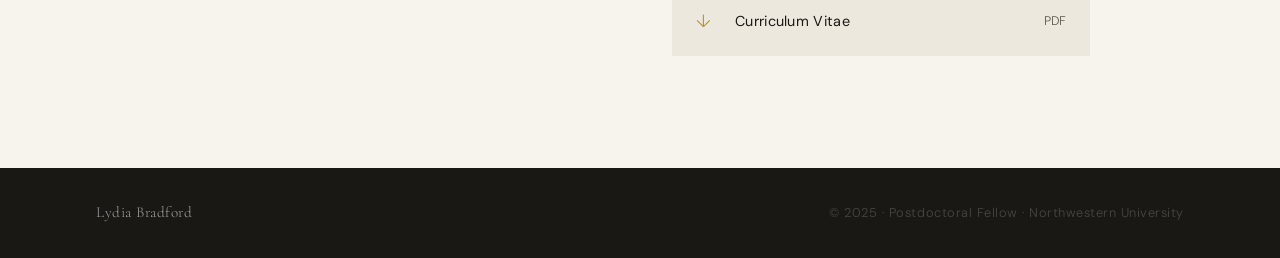
==== commit 7a0e40ba: "Overhaul site to single-page design from redesign draft - Replace multi-page structure with single-p" ====
--- a/index.html
+++ b/index.html
@@ -1,68 +1,193 @@
 <!DOCTYPE html>
 <html lang="en">
 <head>
-    <meta charset="UTF-8">
-    <meta name="viewport" content="width=device-width, initial-scale=1.0">
-    <title>Lydia Bradford</title>
-    <link rel="stylesheet" href="styles.css">
+  <meta charset="UTF-8">
+  <meta name="viewport" content="width=device-width, initial-scale=1.0">
+  <title>Lydia Bradford | Postdoctoral Fellow, Northwestern University</title>
+  <link rel="preconnect" href="https://fonts.googleapis.com">
+  <link rel="preconnect" href="https://fonts.gstatic.com" crossorigin>
+  <link rel="stylesheet" href="styles.css">
 </head>
 <body>
-    <header>
-        <nav>
-            <a href="index.html" class="nav-brand">Lydia Bradford</a>
-            <ul>
-                <li><a href="about.html">About</a></li>
-                <li><a href="research.html">Research</a></li>
-                <li><a href="publications.html">Publications</a></li>
-                <li><a href="teaching.html">Teaching</a></li>
-                <li><a href="contact.html">Contact</a></li>
-            </ul>
-        </nav>
-    </header>
 
-    <section class="hero">
-        <div class="hero-inner">
-            <div class="hero-text">
-                <h1>Lydia Bradford</h1>
-                <p class="tagline">Postdoctoral Fellow</p>
-                <p class="affiliation">
-                    <a href="https://www.ipr.northwestern.edu">Institute of Policy Research</a>, Northwestern University
-                </p>
-                <div class="hero-links">
-                    <a href="CV.pdf" class="btn-primary">Download CV</a>
-                    <a href="mailto:lydia.bradford@northwestern.edu" class="btn-outline">Email Me</a>
-                    <a href="https://www.linkedin.com/in/lydia-j-bradford/" class="btn-outline">LinkedIn</a>
-                </div>
-            </div>
-            <div class="hero-photo">
-                <img src="profile.jpg" alt="Lydia Bradford">
-            </div>
+<!-- ╔══ NAV ══╗ -->
+<nav>
+  <a class="nav-name" href="#hero">Lydia Bradford</a>
+  <ul class="nav-links">
+    <li><a href="#about">About</a></li>
+    <li><a href="#research">Research</a></li>
+    <li><a href="#teaching">Teaching</a></li>
+    <li><a href="#contact">Contact</a></li>
+  </ul>
+</nav>
+
+<!-- ╔══ HERO ══╗ -->
+<section id="hero">
+  <div class="hero-left">
+    <p class="hero-eyebrow">Postdoctoral Fellow &nbsp;·&nbsp; Northwestern University</p>
+    <h1>Lydia<br><em>Bradford</em></h1>
+    <p class="hero-role">Postdoctoral Fellow, STEPP Center</p>
+    <p class="hero-inst">
+      <a href="https://www.ipr.northwestern.edu" target="_blank" rel="noopener">
+        Institute for Policy Research
+      </a>, Northwestern University
+    </p>
+    <div class="hero-ctas">
+      <a class="btn-primary" href="CV.pdf" target="_blank" rel="noopener">Download CV</a>
+      <a class="btn-outline" href="#contact">Get in Touch</a>
+    </div>
+  </div>
+
+  <div class="hero-right">
+    <div class="profile-img-wrap">
+      <img src="profile.jpg" alt="Lydia Bradford">
+      <div class="profile-img-caption">Ph.D. · Measurement &amp; Quantitative Methods</div>
+    </div>
+  </div>
+</section>
+
+<!-- ╔══ ABOUT ══╗ -->
+<section id="about">
+  <div class="section-inner">
+    <div class="section-header">
+      <span class="section-num">01</span>
+      <h2>About</h2>
+    </div>
+    <div class="about-grid">
+      <div class="about-text">
+        <p>
+          I am a postdoctoral fellow working with Dr. Beth Tipton at the Statistics for Evidence-Based
+          Policy and Practice (STEPP) center at Northwestern University's Institute for Policy Research.
+        </p>
+        <p>
+          I hold a Ph.D. in Measurement and Quantitative Methods from Michigan State University.
+          My work sits at the intersection of applied statistics, causal inference, and educational
+          research — developing and evaluating methods that support rigorous, equitable evidence
+          generation in policy contexts.
+        </p>
+      </div>
+      <div class="about-aside">
+        <div class="aside-item">
+          <div class="aside-label">Position</div>
+          <div class="aside-value">Postdoctoral Fellow</div>
         </div>
-    </section>
+        <div class="aside-item">
+          <div class="aside-label">Affiliation</div>
+          <div class="aside-value">STEPP Center<br>Institute for Policy Research<br>Northwestern University</div>
+        </div>
+        <div class="aside-item">
+          <div class="aside-label">Degree</div>
+          <div class="aside-value">Ph.D. Measurement &amp; Quantitative Methods<br>Michigan State University</div>
+        </div>
+        <div class="aside-item">
+          <div class="aside-label">Mentor</div>
+          <div class="aside-value">Dr. Beth Tipton</div>
+        </div>
+      </div>
+    </div>
+  </div>
+</section>
 
-    <div class="section">
-        <p class="section-label">About</p>
-        <h2 class="section-title">Welcome</h2>
-        <p>I am a postdoctoral fellow working with Dr. Beth Tipton at the Statistics for Evidence-Based Policy and Practice (STEPP) center. I hold a Ph.D. in Measurement and Quantitative Methods from Michigan State University.</p>
+<!-- ╔══ RESEARCH ══╗ -->
+<section id="research">
+  <div class="section-inner">
+    <div class="section-header">
+      <span class="section-num">02</span>
+      <h2>Research</h2>
     </div>
 
-    <div class="section">
-        <p class="section-label">Work</p>
-        <h2 class="section-title">Research Projects</h2>
-        <ul class="research-list">
-            <li>Culturally Responsive Crafting Engaging Science Environments</li>
-            <li>A Latent Trait State Model for Multilevel Longitudinal Mediation</li>
-        </ul>
+    <div class="research-list">
+      <div class="research-item">
+        <span class="research-num">01</span>
+        <div class="research-content">
+          <h3>Culturally Responsive Crafting Engaging Science Environments</h3>
+          <p>
+            Investigating frameworks and pedagogical strategies for designing science learning
+            environments that center cultural responsiveness, engagement, and equity for
+            historically underserved student populations.
+          </p>
+          <div class="research-tags">
+            <span class="tag">Education</span>
+            <span class="tag">Science Learning</span>
+            <span class="tag">Equity</span>
+          </div>
+        </div>
+      </div>
+
+      <div class="research-item">
+        <span class="research-num">02</span>
+        <div class="research-content">
+          <h3>A Latent Trait State Model for Multilevel Longitudinal Mediation</h3>
+          <p>
+            Developing and evaluating psychometric and statistical models that account for
+            within-person change over time in multilevel mediation frameworks, with applications
+            to educational and policy research.
+          </p>
+          <div class="research-tags">
+            <span class="tag">Psychometrics</span>
+            <span class="tag">Multilevel Modeling</span>
+            <span class="tag">Mediation Analysis</span>
+          </div>
+        </div>
+      </div>
     </div>
+  </div>
+</section>
 
-    <div class="section">
-        <p class="section-label">Teaching</p>
-        <h2 class="section-title">Courses</h2>
-        <p class="empty-state">Not teaching any courses this quarter.</p>
+<!-- ╔══ TEACHING ══╗ -->
+<section id="teaching">
+  <div class="section-inner">
+    <div class="section-header">
+      <span class="section-num">03</span>
+      <h2>Teaching</h2>
     </div>
+    <p class="teaching-note">
+      Not teaching any courses this quarter. Please check back for future course offerings,
+      or <a href="#contact" style="color: var(--gold); text-decoration:none; border-bottom: 1px solid var(--gold-pale);">get in touch</a> for inquiries.
+    </p>
+  </div>
+</section>
 
-    <footer>
-        <p>© 2025 Lydia Bradford. All rights reserved.</p>
-    </footer>
+<!-- ╔══ CONTACT ══╗ -->
+<section id="contact">
+  <div class="section-inner">
+    <div class="section-header">
+      <span class="section-num">04</span>
+      <h2>Contact</h2>
+    </div>
+    <div class="contact-grid">
+      <div class="contact-intro">
+        <p>
+          I welcome inquiries from researchers, collaborators, and students interested in
+          quantitative methods, educational measurement, and evidence-based policy. Feel free
+          to reach out by email or connect on LinkedIn.
+        </p>
+      </div>
+      <div class="contact-links">
+        <a class="contact-link" href="mailto:lydia.bradford@northwestern.edu">
+          <span class="contact-icon">✉</span>
+          <span class="contact-link-label">lydia.bradford@northwestern.edu</span>
+        </a>
+        <a class="contact-link" href="https://www.linkedin.com/in/lydia-j-bradford/" target="_blank" rel="noopener">
+          <span class="contact-icon">in</span>
+          <span class="contact-link-label">LinkedIn Profile</span>
+          <span class="contact-link-sub">↗</span>
+        </a>
+        <a class="contact-link" href="CV.pdf" target="_blank" rel="noopener">
+          <span class="contact-icon">↓</span>
+          <span class="contact-link-label">Curriculum Vitae</span>
+          <span class="contact-link-sub">PDF</span>
+        </a>
+      </div>
+    </div>
+  </div>
+</section>
+
+<!-- ╔══ FOOTER ══╗ -->
+<footer>
+  <span class="footer-name">Lydia Bradford</span>
+  <span>© 2025 · Postdoctoral Fellow · Northwestern University</span>
+</footer>
+
 </body>
 </html>
--- a/styles.css
+++ b/styles.css
@@ -1,563 +1,511 @@
-@import url('https://fonts.googleapis.com/css2?family=Playfair+Display:ital,wght@0,400;0,600;0,700;1,400&family=Lato:wght@300;400;700&display=swap');
+@import url('https://fonts.googleapis.com/css2?family=Cormorant+Garamond:ital,wght@0,300;0,400;0,500;0,600;1,300;1,400&family=DM+Sans:ital,opsz,wght@0,9..40,300;0,9..40,400;0,9..40,500;1,9..40,300&display=swap');
+
+*, *::before, *::after { box-sizing: border-box; margin: 0; padding: 0; }
 
 :root {
-    --primary: #8E88A3;       /* Lavender Purple */
-    --primary-dark: #81785A;  /* Antique Bronze */
-    --primary-light: #C496A1; /* Dusty Rose */
-    --accent-bg: #EBE1C6;     /* Vintage Cream */
-    --accent-mid: #919D85;    /* Muted Sage */
-    --white: #fdfaf4;
-    --bg: #EBE1C6;
-    --text: #3a3028;
-    --text-muted: #7a7265;
-    --border: #d4c9a8;
-    --max-width: 1000px;
-    --transition: 0.18s ease;
-}
-
-* {
-    box-sizing: border-box;
-}
+  --ink:       #1a1814;
+  --ink-light: #5a544a;
+  --sand:      #f7f4ee;
+  --parchment: #ede8de;
+  --gold:      #b8933a;
+  --gold-pale: #e8d9b4;
+  --rule:      #d4ccba;
+  --white:     #fdfcf9;
+}
+
+html { scroll-behavior: smooth; }
 
 body {
-    font-family: 'Lato', sans-serif;
-    margin: 0;
-    padding: 0;
-    background: var(--bg);
-    color: var(--text);
-    line-height: 1.75;
-    font-size: 1rem;
-}
-
-/* ── Headings use serif ── */
-h1, h2, h3, .nav-brand, .page-title, .section-title, .hero-text h1 {
-    font-family: 'Playfair Display', Georgia, serif;
-}
-
-/* ── Navigation ── */
-header {
-    background: #d6c9a3;
-    border-bottom: 1px solid var(--border);
-    position: sticky;
-    top: 0;
-    z-index: 1000;
-}
-
+  font-family: 'DM Sans', sans-serif;
+  font-weight: 300;
+  background: var(--sand);
+  color: var(--ink);
+  line-height: 1.7;
+  font-size: 16px;
+}
+
+/* ─── NAV ─────────────────────────────────────────── */
 nav {
-    max-width: var(--max-width);
-    margin: 0 auto;
-    display: flex;
-    align-items: center;
-    justify-content: space-between;
-    padding: 1rem 2rem;
-}
-
-.nav-brand {
-    font-family: 'Playfair Display', Georgia, serif;
-    font-weight: 700;
-    font-size: 1.1rem;
-    color: var(--primary-dark);
-    text-decoration: none;
-    font-style: italic;
-}
-
-nav ul {
-    list-style: none;
-    display: flex;
-    gap: 2rem;
-    padding: 0;
-    margin: 0;
-}
-
-nav ul li a {
-    text-decoration: none;
-    color: var(--text-muted);
-    font-size: 0.88rem;
-    font-weight: 400;
-    letter-spacing: 0.04em;
-    transition: color var(--transition);
-}
-
-nav ul li a:hover {
-    color: var(--primary-dark);
-}
-
-/* ── Hero ── */
-.hero {
-    background: #d6c9a3;
-    border-bottom: 1px solid var(--border);
-    padding: 5rem 2rem;
-}
-
-.hero-inner {
-    max-width: var(--max-width);
-    margin: 0 auto;
-    display: flex;
-    align-items: center;
-    justify-content: space-between;
-    gap: 3rem;
-}
-
-.hero-text {
-    flex: 1;
-}
-
-.hero-text h1 {
-    font-size: 3rem;
-    font-weight: 700;
-    font-style: italic;
-    color: var(--primary-dark);
-    margin: 0 0 0.5rem;
-    letter-spacing: 0;
-    line-height: 1.2;
-}
-
-.hero-text .tagline {
-    font-size: 1rem;
-    color: var(--primary);
-    font-weight: 400;
-    letter-spacing: 0.08em;
-    text-transform: uppercase;
-    margin: 0 0 0.5rem;
-}
-
-.hero-text .affiliation {
-    font-size: 0.95rem;
-    color: var(--text-muted);
-    margin: 0 0 2rem;
-}
-
-.hero-text .affiliation a {
-    color: var(--primary);
-    text-decoration: none;
-    font-weight: 500;
-}
-
-.hero-text .affiliation a:hover {
-    text-decoration: underline;
-}
-
-.hero-links {
-    display: flex;
-    gap: 0.75rem;
-    flex-wrap: wrap;
-}
-
-.hero-links a {
-    text-decoration: none;
-    font-size: 0.9rem;
-    font-weight: 600;
-    padding: 0.5rem 1.2rem;
-    border-radius: 25px;
-    transition: background var(--transition), color var(--transition), border-color var(--transition);
-}
-
-.hero-links a.btn-primary {
-    background: #C496A1;
-    color: var(--white);
-    border: 2px solid #C496A1;
-}
-
-.hero-links a.btn-primary:hover {
-    background: #b08090;
-    border-color: #b08090;
-}
-
-.hero-links a.btn-outline {
-    background: transparent;
-    color: #81785A;
-    border: 2px solid #919D85;
-}
-
-.hero-links a.btn-outline:hover {
-    background: #919D85;
-    color: var(--white);
-    border-color: #919D85;
-}
-
-.hero-photo {
-    flex-shrink: 0;
-}
-
-.hero-photo img {
-    width: 220px;
-    height: 220px;
-    border-radius: 50%;
-    object-fit: cover;
-    border: 5px solid var(--white);
-    box-shadow: 0 8px 40px rgba(129, 120, 90, 0.2);
-}
-
-/* ── Page sections ── */
-.section {
-    max-width: var(--max-width);
-    margin: 0 auto;
-    padding: 4rem 2rem;
-}
-
-.section + .section {
-    border-top: 1px solid var(--border);
-    padding-top: 3.5rem;
-}
-
-.section-label {
-    font-family: 'Lato', sans-serif;
-    font-size: 0.72rem;
-    font-weight: 700;
-    text-transform: uppercase;
-    letter-spacing: 0.12em;
-    color: var(--primary-light);
-    margin: 0 0 0.4rem;
-}
-
-.section-title {
-    font-family: 'Playfair Display', Georgia, serif;
-    font-size: 1.6rem;
-    font-weight: 700;
-    font-style: italic;
-    color: var(--primary-dark);
-    margin: 0 0 1.25rem;
-    letter-spacing: 0;
-}
-
-/* ── Inner page wrapper ── */
-.page-hero {
-    background: #d6c9a3;
-    border-bottom: 1px solid var(--border);
-    padding: 3.5rem 2rem 3rem;
-}
-
-.page-hero-inner {
-    max-width: var(--max-width);
-    margin: 0 auto;
-}
-
-.page-title {
-    font-family: 'Playfair Display', Georgia, serif;
-    font-size: 2.2rem;
-    font-weight: 700;
-    font-style: italic;
-    color: var(--primary-dark);
-    margin: 0;
-    letter-spacing: 0;
-}
-
-.page {
-    max-width: var(--max-width);
-    margin: 0 auto;
-    padding: 3rem 2rem 5rem;
-    background: var(--bg);
-}
-
-/* ── Research cards ── */
-.research-card {
-    padding: 1.75rem 0;
-    border-bottom: 1px solid var(--border);
-}
-
-.research-card:last-child {
-    border-bottom: none;
-}
-
-.research-card h2 {
-    font-family: 'Playfair Display', Georgia, serif;
-    margin: 0 0 0.5rem;
-    color: var(--primary-dark);
-    font-size: 1.1rem;
-    font-weight: 600;
-    font-style: italic;
-}
-
-.research-card p {
-    margin: 0;
-    color: var(--text-muted);
-    font-size: 0.95rem;
-}
-
-/* ── Section headings (inner pages) ── */
-.section-heading {
-    font-size: 0.75rem;
-    font-weight: 700;
-    text-transform: uppercase;
-    letter-spacing: 0.1em;
-    color: var(--primary-light);
-    margin: 2.5rem 0 0.75rem;
-}
-
-.section-heading:first-of-type {
-    margin-top: 0;
-}
-
-/* ── Course list ── */
-.course-list {
-    list-style: none;
-    padding: 0;
-    margin: 0;
-}
-
-.course-list li {
-    padding: 0.75rem 0;
-    border-bottom: 1px solid var(--border);
-    font-size: 0.97rem;
-    color: var(--text);
-}
-
-.course-list li:last-child {
-    border-bottom: none;
-}
-
-.empty-state {
-    color: var(--text-muted);
-    font-style: italic;
-    font-size: 0.95rem;
-}
-
-/* ── Contact ── */
-.contact-list {
-    list-style: none;
-    padding: 0;
-    margin: 0;
-}
-
-.contact-list li {
-    display: flex;
-    align-items: center;
-    gap: 1rem;
-    padding: 1rem 0;
-    border-bottom: 1px solid var(--border);
-    font-size: 0.97rem;
-}
-
-.contact-list li:last-child {
-    border-bottom: none;
-}
-
-.contact-label {
-    font-weight: 700;
-    color: var(--primary);
-    min-width: 85px;
-    font-size: 0.8rem;
-    text-transform: uppercase;
-    letter-spacing: 0.07em;
-}
-
-.contact-list a {
-    color: var(--primary);
-    text-decoration: none;
-    font-weight: 500;
-}
-
-.contact-list a:hover {
-    text-decoration: underline;
-}
-
-/* ── About page ── */
+  position: fixed;
+  top: 0; left: 0; right: 0;
+  z-index: 100;
+  background: var(--white);
+  border-bottom: 1px solid var(--rule);
+  display: flex;
+  align-items: center;
+  justify-content: space-between;
+  padding: 0 4rem;
+  height: 64px;
+}
+
+.nav-name {
+  font-family: 'Cormorant Garamond', serif;
+  font-weight: 500;
+  font-size: 1.15rem;
+  letter-spacing: 0.04em;
+  color: var(--ink);
+  text-decoration: none;
+}
+
+.nav-links {
+  display: flex;
+  gap: 2.5rem;
+  list-style: none;
+}
+
+.nav-links a {
+  font-size: 0.82rem;
+  font-weight: 400;
+  letter-spacing: 0.08em;
+  text-transform: uppercase;
+  color: var(--ink-light);
+  text-decoration: none;
+  transition: color 0.2s;
+}
+
+.nav-links a:hover { color: var(--gold); }
+
+/* ─── HERO ────────────────────────────────────────── */
+#hero {
+  min-height: 100vh;
+  display: grid;
+  grid-template-columns: 1fr 1fr;
+  padding-top: 64px;
+}
+
+.hero-left {
+  padding: 8rem 5rem 6rem 6rem;
+  display: flex;
+  flex-direction: column;
+  justify-content: center;
+  background: var(--white);
+  border-right: 1px solid var(--rule);
+  position: relative;
+}
+
+.hero-left::before {
+  content: '';
+  position: absolute;
+  top: 8rem; left: 6rem;
+  width: 2px; height: 60px;
+  background: var(--gold);
+  opacity: 0.7;
+}
+
+.hero-eyebrow {
+  font-size: 0.78rem;
+  font-weight: 400;
+  letter-spacing: 0.14em;
+  text-transform: uppercase;
+  color: var(--gold);
+  margin-bottom: 1.2rem;
+  padding-left: 1rem;
+}
+
+h1 {
+  font-family: 'Cormorant Garamond', serif;
+  font-weight: 300;
+  font-size: clamp(3rem, 5vw, 4.5rem);
+  line-height: 1.1;
+  color: var(--ink);
+  margin-bottom: 1rem;
+  letter-spacing: -0.01em;
+}
+
+h1 em {
+  font-style: italic;
+  color: var(--gold);
+}
+
+.hero-role {
+  font-size: 1rem;
+  font-weight: 400;
+  color: var(--ink-light);
+  margin-bottom: 0.3rem;
+}
+
+.hero-inst {
+  font-size: 0.95rem;
+  color: var(--ink-light);
+  margin-bottom: 2.5rem;
+}
+
+.hero-inst a {
+  color: var(--ink);
+  text-decoration: none;
+  border-bottom: 1px solid var(--gold-pale);
+  transition: border-color 0.2s;
+}
+
+.hero-inst a:hover { border-color: var(--gold); }
+
+.hero-ctas {
+  display: flex;
+  gap: 1rem;
+  flex-wrap: wrap;
+}
+
+.btn-primary {
+  display: inline-block;
+  padding: 0.7rem 1.8rem;
+  background: var(--ink);
+  color: var(--white);
+  font-size: 0.82rem;
+  font-weight: 400;
+  letter-spacing: 0.08em;
+  text-transform: uppercase;
+  text-decoration: none;
+  transition: background 0.2s, transform 0.15s;
+}
+
+.btn-primary:hover {
+  background: var(--gold);
+  transform: translateY(-1px);
+}
+
+.btn-outline {
+  display: inline-block;
+  padding: 0.7rem 1.8rem;
+  border: 1px solid var(--rule);
+  color: var(--ink-light);
+  font-size: 0.82rem;
+  font-weight: 400;
+  letter-spacing: 0.08em;
+  text-transform: uppercase;
+  text-decoration: none;
+  transition: border-color 0.2s, color 0.2s, transform 0.15s;
+}
+
+.btn-outline:hover {
+  border-color: var(--gold);
+  color: var(--gold);
+  transform: translateY(-1px);
+}
+
+.hero-right {
+  background: var(--parchment);
+  display: flex;
+  align-items: flex-end;
+  justify-content: center;
+  padding: 4rem 3rem 0;
+  position: relative;
+  overflow: hidden;
+}
+
+.hero-right::after {
+  content: 'LB';
+  font-family: 'Cormorant Garamond', serif;
+  font-size: 20rem;
+  font-weight: 300;
+  color: rgba(184,147,58,0.07);
+  position: absolute;
+  bottom: -3rem; right: -2rem;
+  line-height: 1;
+  letter-spacing: -0.05em;
+  pointer-events: none;
+}
+
+.profile-img-wrap {
+  width: 340px;
+  max-width: 100%;
+  position: relative;
+  z-index: 1;
+}
+
+.profile-img-wrap img {
+  width: 100%;
+  display: block;
+  object-fit: cover;
+  filter: grayscale(15%) contrast(1.05);
+}
+
+.profile-img-caption {
+  background: var(--gold);
+  color: var(--white);
+  padding: 0.9rem 1.2rem;
+  font-size: 0.78rem;
+  font-weight: 400;
+  letter-spacing: 0.06em;
+}
+
+/* ─── SECTIONS ────────────────────────────────────── */
+section {
+  padding: 7rem 6rem;
+}
+
+section:nth-child(odd) {
+  background: var(--white);
+}
+
+section:nth-child(even) {
+  background: var(--sand);
+}
+
+.section-inner {
+  max-width: 900px;
+  margin: 0 auto;
+}
+
+.section-header {
+  display: flex;
+  align-items: baseline;
+  gap: 1.5rem;
+  margin-bottom: 3.5rem;
+}
+
+.section-num {
+  font-family: 'Cormorant Garamond', serif;
+  font-size: 0.85rem;
+  font-weight: 400;
+  color: var(--gold);
+  letter-spacing: 0.1em;
+}
+
+h2 {
+  font-family: 'Cormorant Garamond', serif;
+  font-size: 2.4rem;
+  font-weight: 400;
+  line-height: 1.15;
+  color: var(--ink);
+}
+
+h2::after {
+  content: '';
+  display: block;
+  width: 40px;
+  height: 1px;
+  background: var(--gold);
+  margin-top: 0.8rem;
+}
+
+/* ─── ABOUT ───────────────────────────────────────── */
 .about-grid {
-    display: grid;
-    grid-template-columns: 190px 1fr;
-    gap: 3rem;
-    align-items: start;
-    margin-bottom: 3rem;
-}
-
-.profile-card {
-    text-align: center;
-}
-
-.profile-card img {
-    width: 155px;
-    height: 155px;
-    border-radius: 50%;
-    object-fit: cover;
-    border: 4px solid var(--accent-mid);
-    box-shadow: 0 4px 20px rgba(129, 120, 90, 0.15);
-}
-
-.profile-card h2 {
-    margin: 0.85rem 0 0.2rem;
-    color: var(--primary-dark);
-    font-size: 1.05rem;
-    font-weight: 700;
-}
-
-.profile-card p {
-    margin: 0;
-    color: var(--text-muted);
-    font-size: 0.88rem;
-}
-
-.info-columns {
-    display: grid;
-    grid-template-columns: 1fr 1fr;
-    gap: 2rem;
-}
-
-.info-block h3 {
-    font-size: 0.75rem;
-    font-weight: 700;
-    text-transform: uppercase;
-    letter-spacing: 0.1em;
-    color: var(--primary-light);
-    margin: 0 0 0.85rem;
-}
-
-.info-list {
-    list-style: none;
-    padding: 0;
-    margin: 0;
-}
-
-.info-list li {
-    padding: 0.65rem 0;
-    border-bottom: 1px solid var(--border);
-    font-size: 0.92rem;
-    color: var(--text);
-    line-height: 1.5;
-}
-
-.info-list li:last-child {
-    border-bottom: none;
-}
-
-/* ── Hobbies ── */
-.hobbies-section {
-    background: #d6c9a3;
-    padding: 3rem 2rem;
-    border-top: 1px solid var(--border);
-}
-
-.hobbies-inner {
-    max-width: var(--max-width);
-    margin: 0 auto;
-}
-
-.hobbies-section .section-label {
-    margin-bottom: 0.4rem;
-}
-
-.hobbies-section h2 {
-    font-family: 'Playfair Display', Georgia, serif;
-    font-size: 1.4rem;
-    font-weight: 700;
-    font-style: italic;
-    color: var(--primary-dark);
-    margin: 0 0 2rem;
-}
-
-.hobbies-grid {
-    display: grid;
-    grid-template-columns: repeat(auto-fit, minmax(130px, 1fr));
-    gap: 1.5rem;
-    max-width: 520px;
-    justify-items: center;
-}
-
-.hobby {
-    text-align: center;
-}
-
-.hobby img {
-    width: 100px;
-    height: 100px;
-    border-radius: 50%;
-    object-fit: cover;
-    border: 3px solid var(--accent-mid);
-    transition: border-color var(--transition), box-shadow var(--transition);
-}
-
-.hobby img:hover {
-    border-color: var(--primary-light);
-    box-shadow: 0 4px 16px rgba(145, 157, 133, 0.3);
-}
-
-.hobby p {
-    margin: 0.5rem 0 0;
-    font-size: 0.88rem;
-    font-weight: 600;
-    color: var(--text-muted);
-}
-
-/* ── Home research list ── */
+  display: grid;
+  grid-template-columns: 2fr 1fr;
+  gap: 5rem;
+  align-items: start;
+}
+
+.about-text p {
+  font-size: 1.05rem;
+  line-height: 1.85;
+  color: var(--ink);
+  margin-bottom: 1.4rem;
+}
+
+.about-text p:last-child { margin-bottom: 0; }
+
+.about-aside {
+  border-left: 1px solid var(--rule);
+  padding-left: 2rem;
+}
+
+.aside-item {
+  margin-bottom: 2rem;
+}
+
+.aside-label {
+  font-size: 0.72rem;
+  font-weight: 500;
+  letter-spacing: 0.12em;
+  text-transform: uppercase;
+  color: var(--gold);
+  margin-bottom: 0.4rem;
+}
+
+.aside-value {
+  font-size: 0.92rem;
+  color: var(--ink-light);
+  line-height: 1.5;
+}
+
+/* ─── RESEARCH ────────────────────────────────────── */
 .research-list {
-    list-style: none;
-    padding: 0;
-    margin: 0;
-}
-
-.research-list li {
-    padding: 0.65rem 0;
-    border-bottom: 1px solid var(--border);
-    font-size: 0.97rem;
-    color: var(--text);
-}
-
-.research-list li:last-child {
-    border-bottom: none;
-}
-
-/* ── Footer ── */
+  display: grid;
+  gap: 1.5px;
+}
+
+.research-item {
+  background: var(--parchment);
+  padding: 2rem 2.5rem;
+  display: grid;
+  grid-template-columns: auto 1fr;
+  gap: 1.8rem;
+  align-items: start;
+  transition: background 0.2s;
+  cursor: default;
+}
+
+.research-item:hover {
+  background: var(--gold-pale);
+}
+
+.research-num {
+  font-family: 'Cormorant Garamond', serif;
+  font-size: 1.5rem;
+  font-weight: 300;
+  color: var(--gold);
+  opacity: 0.6;
+  line-height: 1.2;
+  padding-top: 0.1rem;
+}
+
+.research-content h3 {
+  font-family: 'Cormorant Garamond', serif;
+  font-size: 1.25rem;
+  font-weight: 500;
+  color: var(--ink);
+  margin-bottom: 0.5rem;
+  line-height: 1.3;
+}
+
+.research-content p {
+  font-size: 0.9rem;
+  color: var(--ink-light);
+  line-height: 1.7;
+}
+
+.research-tags {
+  display: flex;
+  flex-wrap: wrap;
+  gap: 0.5rem;
+  margin-top: 0.8rem;
+}
+
+.tag {
+  font-size: 0.7rem;
+  font-weight: 500;
+  letter-spacing: 0.08em;
+  text-transform: uppercase;
+  padding: 0.3rem 0.7rem;
+  border: 1px solid var(--rule);
+  color: var(--ink-light);
+}
+
+/* ─── TEACHING ────────────────────────────────────── */
+.teaching-note {
+  font-size: 1rem;
+  color: var(--ink-light);
+  font-style: italic;
+  padding: 2rem 2.5rem;
+  border-left: 3px solid var(--gold-pale);
+  background: var(--parchment);
+}
+
+/* ─── CONTACT ─────────────────────────────────────── */
+.contact-grid {
+  display: grid;
+  grid-template-columns: 1fr 1fr;
+  gap: 4rem;
+  align-items: start;
+}
+
+.contact-intro p {
+  font-size: 1rem;
+  line-height: 1.8;
+  color: var(--ink-light);
+}
+
+.contact-links {
+  display: flex;
+  flex-direction: column;
+  gap: 1px;
+}
+
+.contact-link {
+  display: flex;
+  align-items: center;
+  gap: 1.2rem;
+  padding: 1.2rem 1.5rem;
+  background: var(--parchment);
+  text-decoration: none;
+  color: var(--ink);
+  font-size: 0.9rem;
+  transition: background 0.2s, color 0.2s;
+}
+
+.contact-link:hover {
+  background: var(--gold);
+  color: var(--white);
+}
+
+.contact-link:hover .contact-icon {
+  color: var(--white);
+}
+
+.contact-icon {
+  font-size: 1.1rem;
+  color: var(--gold);
+  width: 20px;
+  flex-shrink: 0;
+  transition: color 0.2s;
+}
+
+.contact-link-label {
+  font-weight: 400;
+  letter-spacing: 0.02em;
+}
+
+.contact-link-sub {
+  font-size: 0.78rem;
+  color: var(--ink-light);
+  margin-left: auto;
+  font-weight: 300;
+}
+
+.contact-link:hover .contact-link-sub {
+  color: rgba(255,255,255,0.7);
+}
+
+/* ─── FOOTER ──────────────────────────────────────── */
 footer {
-    background: #81785A;
-    color: rgba(255, 255, 255, 0.75);
-    text-align: center;
-    padding: 1.5rem 0;
-    font-size: 0.85rem;
-}
-
-/* ── Responsive ── */
-@media (max-width: 720px) {
-    nav {
-        flex-direction: column;
-        gap: 0.6rem;
-        padding: 0.85rem 1rem;
-    }
-
-    nav ul {
-        flex-wrap: wrap;
-        justify-content: center;
-        gap: 0.6rem 1.2rem;
-    }
-
-    .hero {
-        padding: 3rem 1.25rem;
-    }
-
-    .hero-inner {
-        flex-direction: column-reverse;
-        align-items: center;
-        text-align: center;
-        gap: 2rem;
-    }
-
-    .hero-text h1 {
-        font-size: 2.2rem;
-    }
-
-    .hero-links {
-        justify-content: center;
-    }
-
-    .hero-photo img {
-        width: 160px;
-        height: 160px;
-    }
-
-    .about-grid {
-        grid-template-columns: 1fr;
-    }
-
-    .info-columns {
-        grid-template-columns: 1fr;
-    }
-
-    .section,
-    .page {
-        padding-left: 1.25rem;
-        padding-right: 1.25rem;
-    }
-
-    .page-hero {
-        padding-left: 1.25rem;
-        padding-right: 1.25rem;
-    }
-}
+  background: var(--ink);
+  color: rgba(255,255,255,0.4);
+  padding: 2rem 6rem;
+  display: flex;
+  align-items: center;
+  justify-content: space-between;
+  font-size: 0.8rem;
+  letter-spacing: 0.04em;
+}
+
+footer span { color: rgba(255,255,255,0.2); }
+
+.footer-name {
+  font-family: 'Cormorant Garamond', serif;
+  color: rgba(255,255,255,0.6);
+  font-size: 0.95rem;
+}
+
+/* ─── ANIMATIONS ──────────────────────────────────── */
+@keyframes fadeUp {
+  from { opacity: 0; transform: translateY(20px); }
+  to   { opacity: 1; transform: translateY(0); }
+}
+
+.hero-left > * {
+  animation: fadeUp 0.7s ease both;
+}
+
+.hero-eyebrow { animation-delay: 0.1s; }
+h1            { animation-delay: 0.2s; }
+.hero-role    { animation-delay: 0.3s; }
+.hero-inst    { animation-delay: 0.35s; }
+.hero-ctas    { animation-delay: 0.45s; }
+
+/* ─── RESPONSIVE ──────────────────────────────────── */
+@media (max-width: 900px) {
+  nav { padding: 0 2rem; }
+  .nav-links { gap: 1.5rem; }
+
+  #hero { grid-template-columns: 1fr; min-height: auto; }
+  .hero-right { min-height: 360px; padding-top: 3rem; }
+  .hero-left { padding: 5rem 2.5rem 4rem; }
+  .hero-left::before { left: 2.5rem; }
+
+  section { padding: 5rem 2.5rem; }
+  .about-grid { grid-template-columns: 1fr; gap: 3rem; }
+  .about-aside { border-left: none; border-top: 1px solid var(--rule); padding-left: 0; padding-top: 2rem; }
+  .contact-grid { grid-template-columns: 1fr; gap: 2.5rem; }
+  footer { flex-direction: column; gap: 0.5rem; text-align: center; padding: 2rem; }
+}
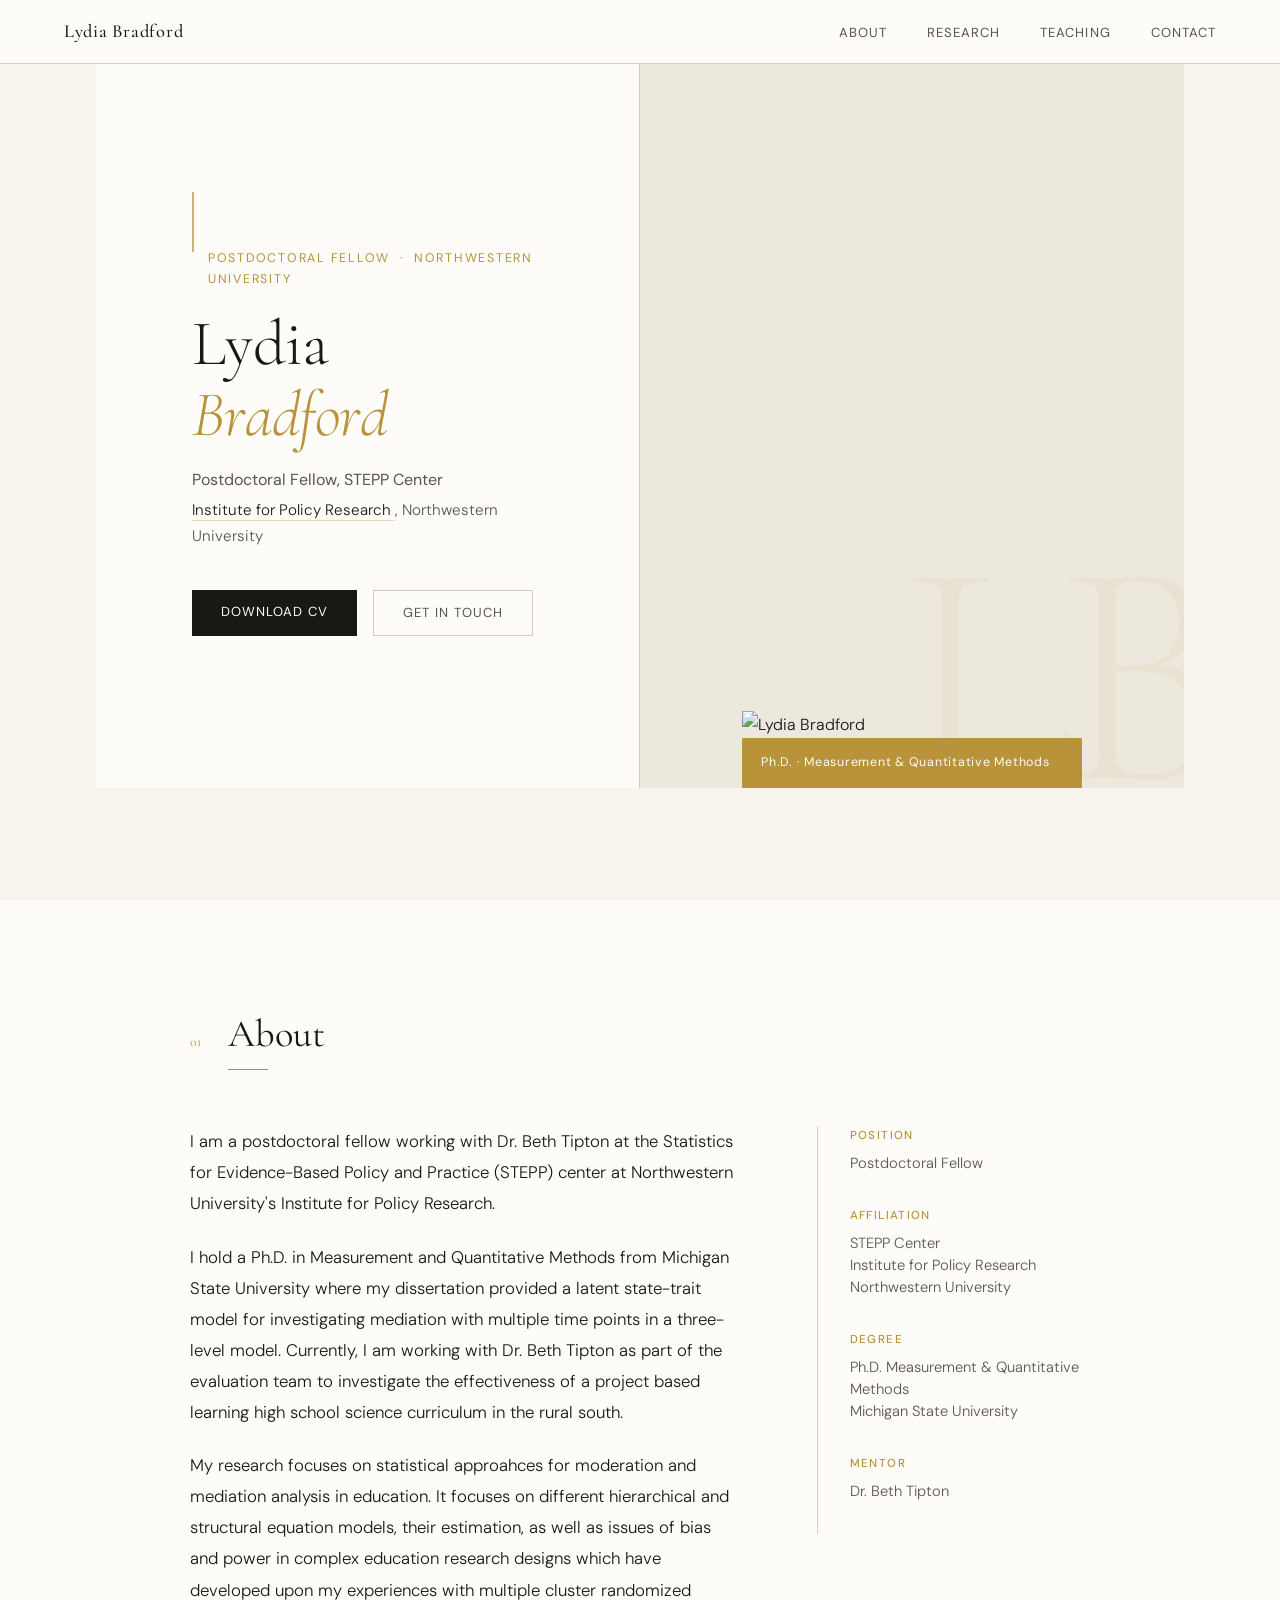
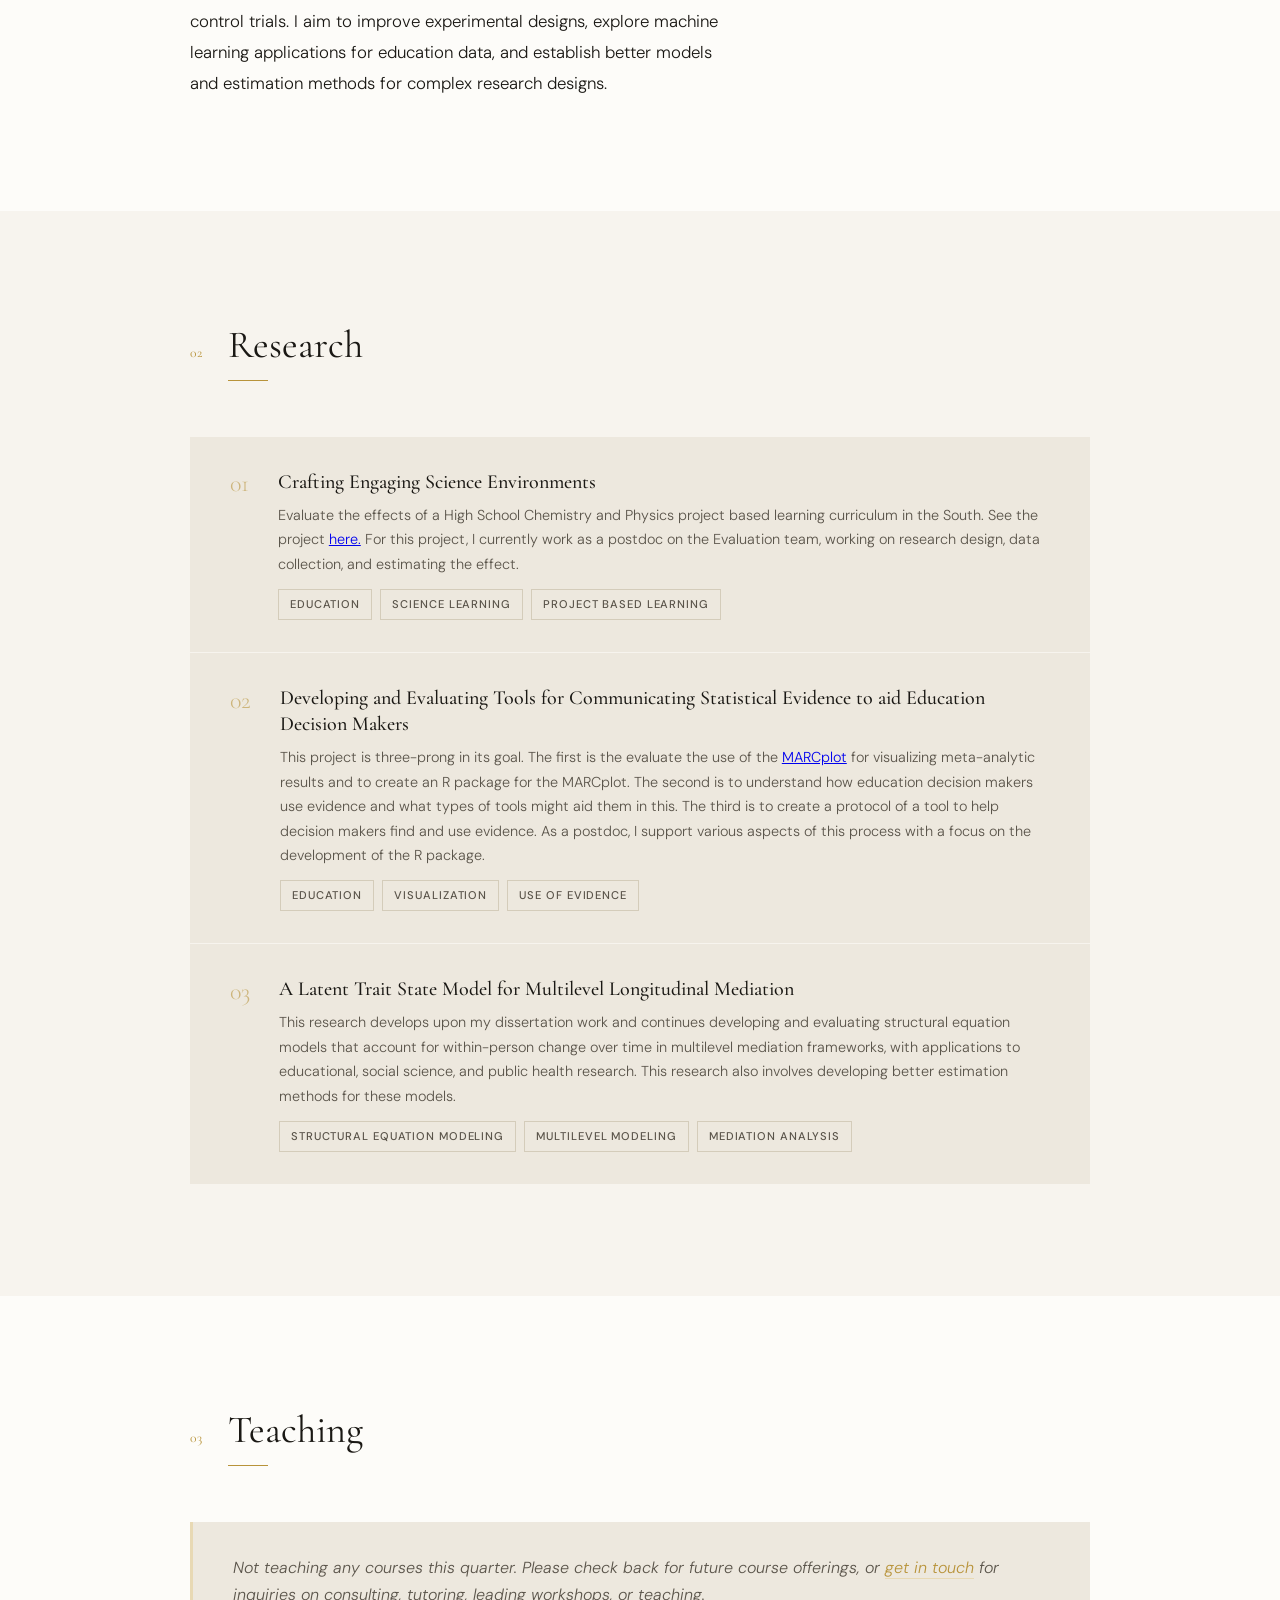
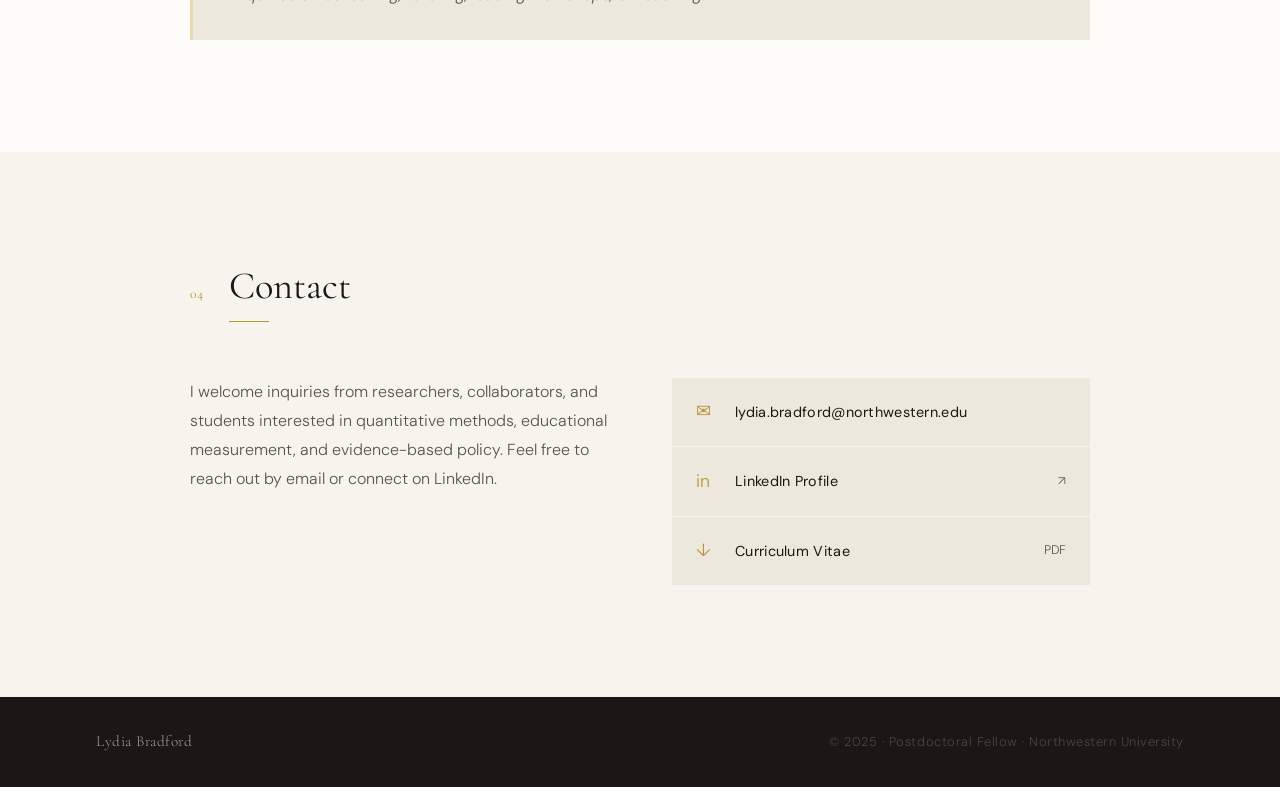
==== commit f9c2fa2e: "updated about section and research descriptions" ====
--- a/index.html
+++ b/index.html
@@ -60,10 +60,20 @@
           Policy and Practice (STEPP) center at Northwestern University's Institute for Policy Research.
         </p>
         <p>
-          I hold a Ph.D. in Measurement and Quantitative Methods from Michigan State University.
-          My work sits at the intersection of applied statistics, causal inference, and educational
-          research — developing and evaluating methods that support rigorous, equitable evidence
-          generation in policy contexts.
+          I hold a Ph.D. in Measurement and Quantitative Methods from Michigan State University where 
+          my dissertation provided a latent state-trait model for investigating mediation with multiple 
+          time points in a three-level model. Currently, I am working with Dr. Beth Tipton as part of 
+          the evaluation team to investigate the effectiveness of a project based learning high school
+          science curriculum in the rural south. 
+        </p>
+        <p>
+
+          My research focuses on statistical approahces for moderation and mediation analysis in education.
+          It focuses on different hierarchical and structural equation models, their estimation, as well 
+          as issues of bias and power in complex education research designs which have developed upon my 
+          experiences with multiple cluster randomized control trials. I aim to improve experimental designs, 
+          explore machine learning applications for education data, and establish better models and estimation
+          methods for complex research designs.
         </p>
       </div>
       <div class="about-aside">
@@ -100,31 +110,52 @@
       <div class="research-item">
         <span class="research-num">01</span>
         <div class="research-content">
-          <h3>Culturally Responsive Crafting Engaging Science Environments</h3>
+          <h3> Crafting Engaging Science Environments</h3>
           <p>
-            Investigating frameworks and pedagogical strategies for designing science learning
-            environments that center cultural responsiveness, engagement, and equity for
-            historically underserved student populations.
+            Evaluate the effects of a High School Chemistry and Physics project based learning
+            curriculum in the South. See the project <a href ="https://education.msu.edu/cr-cese">here.</a> 
+            For this project, I currently work as a postdoc on the Evaluation team, working on research design, data collection,
+            and estimating the effect. 
           </p>
           <div class="research-tags">
             <span class="tag">Education</span>
             <span class="tag">Science Learning</span>
-            <span class="tag">Equity</span>
+            <span class="tag">Project Based Learning</span>
           </div>
         </div>
       </div>
-
       <div class="research-item">
         <span class="research-num">02</span>
         <div class="research-content">
+          <h3> Developing and Evaluating Tools for Communicating Statistical 
+            Evidence to aid Education Decision Makers</h3>
+          <p>
+            This project is three-prong in its goal. The first is the evaluate the use of the
+             <a href="https://www.tandfonline.com/doi/full/10.1080/19345747.2022.2031366">MARCplot</a>
+            for visualizing meta-analytic results and to create an R package for the MARCplot. The second is 
+            to understand how education decision makers use evidence and what types of tools might aid them in this.
+            The third is to create a protocol of a tool to help decision makers find and use evidence. As a postdoc, I 
+            support various aspects of this process with a focus on the development of the R package. 
+          </p>
+          <div class="research-tags">
+            <span class="tag">Education</span>
+            <span class="tag">Visualization</span>
+            <span class="tag">Use of Evidence</span>
+          </div>
+        </div>
+      </div>
+      <div class="research-item">
+        <span class="research-num">03</span>
+        <div class="research-content">
           <h3>A Latent Trait State Model for Multilevel Longitudinal Mediation</h3>
           <p>
-            Developing and evaluating psychometric and statistical models that account for
-            within-person change over time in multilevel mediation frameworks, with applications
-            to educational and policy research.
+            This research develops upon my dissertation work and continues developing and evaluating
+            structural equation models that account for within-person change over time in multilevel
+            mediation frameworks, with applications to educational, social science, and public health research.
+            This research also involves developing better estimation methods for these models.
           </p>
           <div class="research-tags">
-            <span class="tag">Psychometrics</span>
+            <span class="tag">Structural Equation Modeling</span>
             <span class="tag">Multilevel Modeling</span>
             <span class="tag">Mediation Analysis</span>
           </div>
@@ -143,7 +174,8 @@
     </div>
     <p class="teaching-note">
       Not teaching any courses this quarter. Please check back for future course offerings,
-      or <a href="#contact" style="color: var(--gold); text-decoration:none; border-bottom: 1px solid var(--gold-pale);">get in touch</a> for inquiries.
+      or <a href="#contact" style="color: var(--gold); text-decoration:none; border-bottom: 1px solid var(--gold-pale);">get in touch</a> for inquiries 
+      on consulting, tutoring, leading workshops, or teaching.
     </p>
   </div>
 </section>
